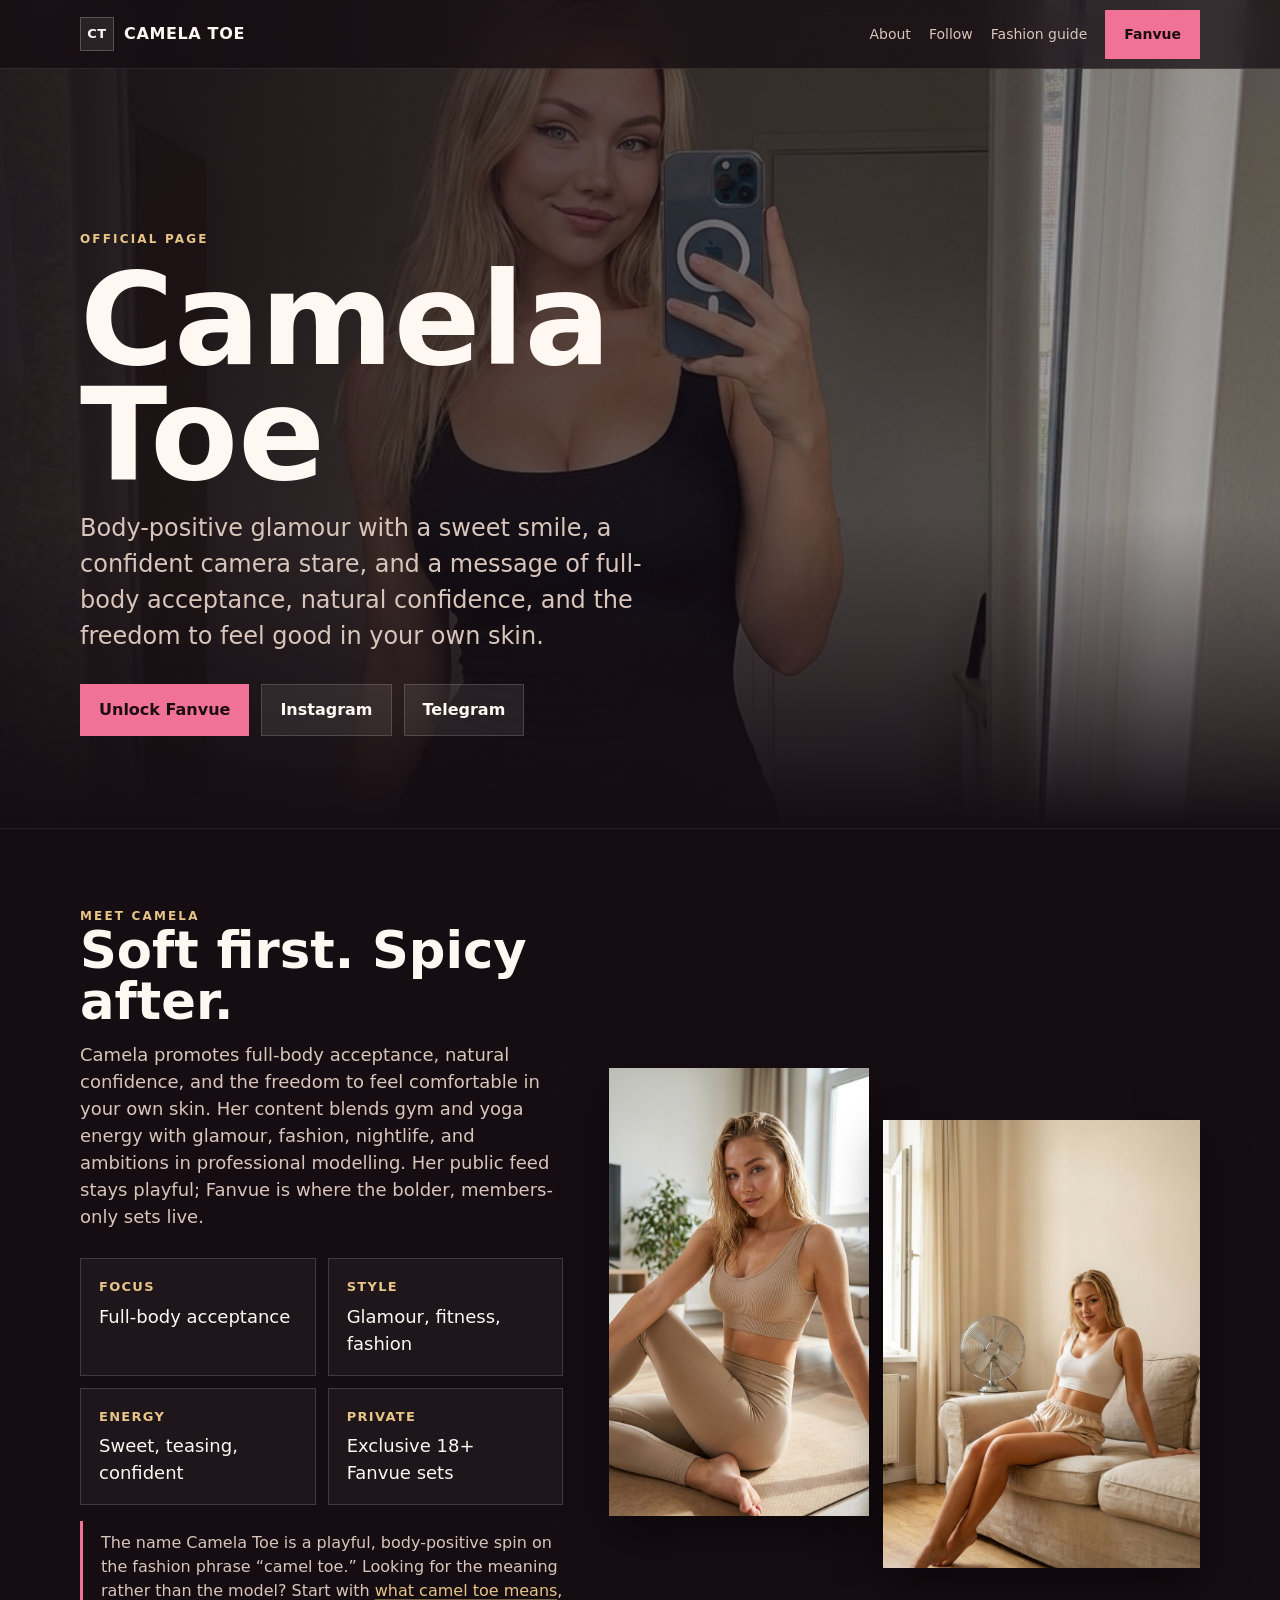
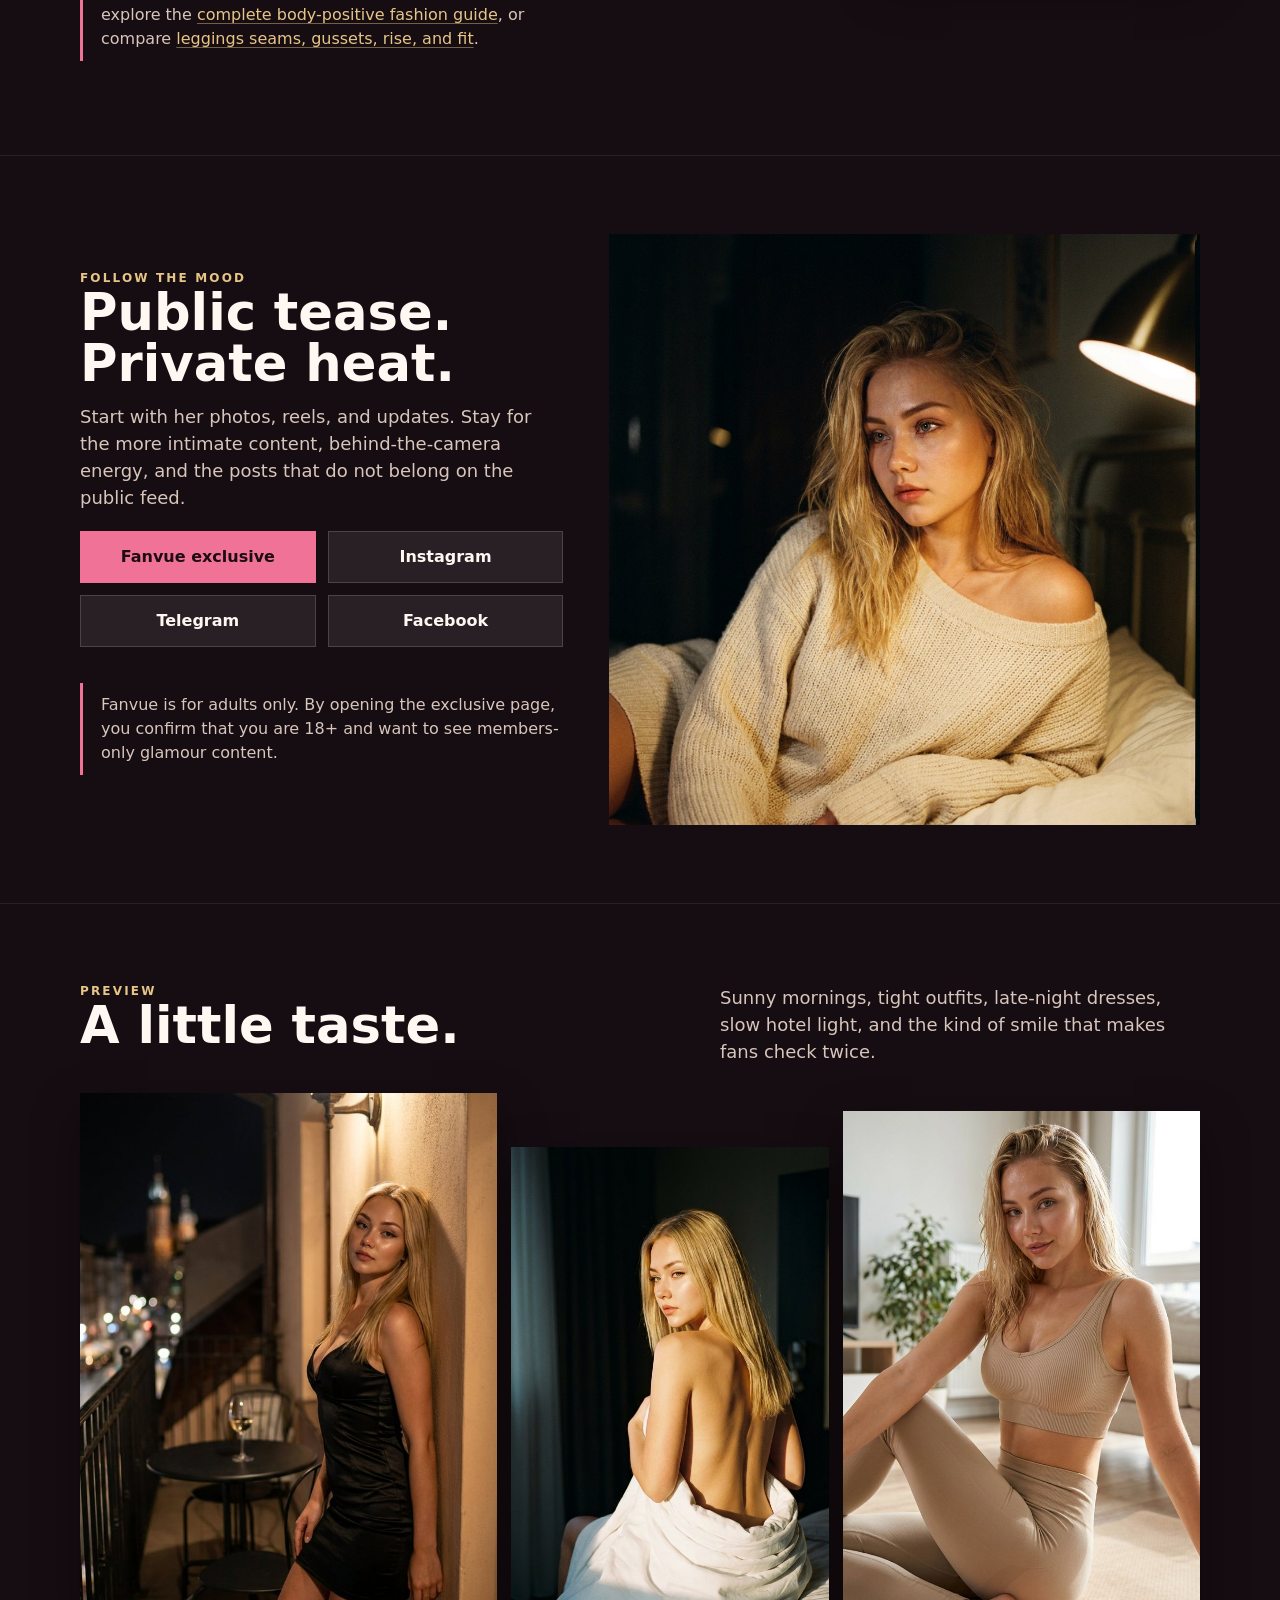
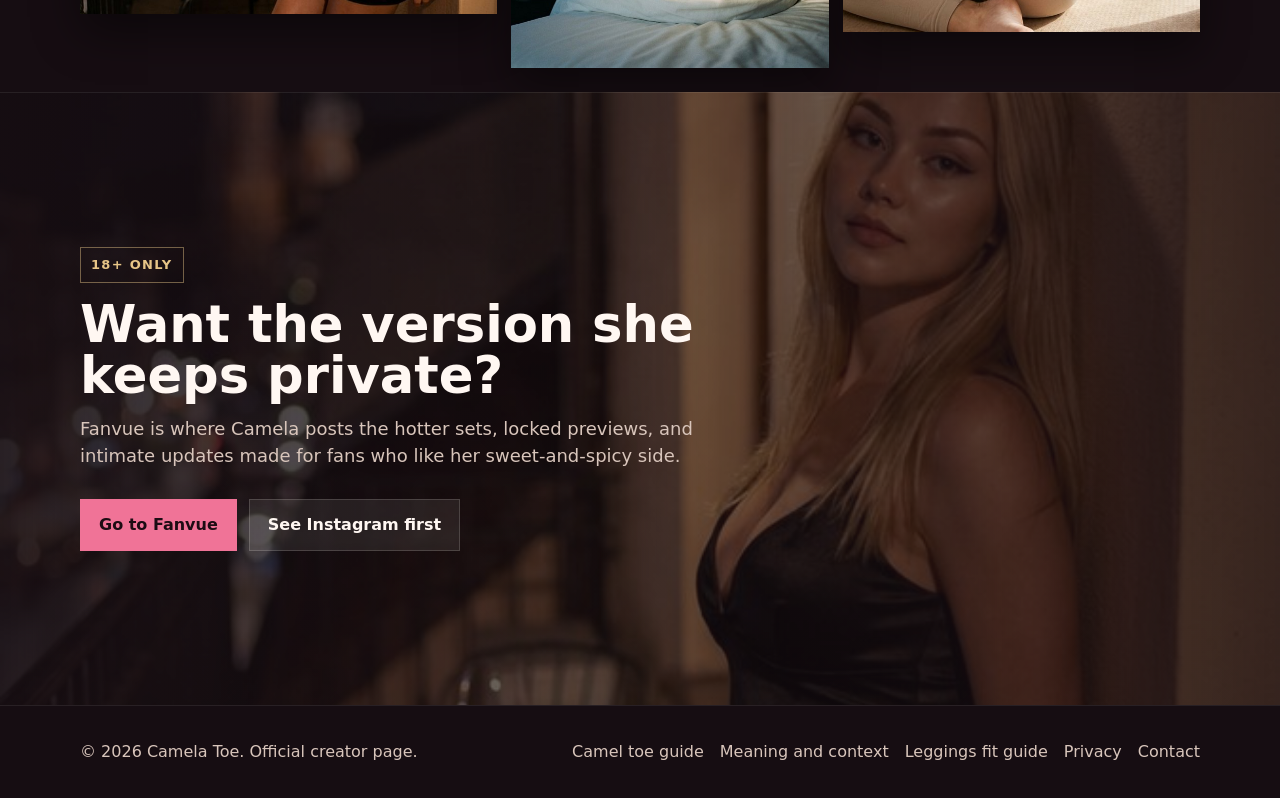
==== site/index.html @ b3c9ec74 "Remove expired Voluptix collaboration" ====
<!doctype html>
<html lang="en">
  <head>
    <meta charset="utf-8">
    <meta name="viewport" content="width=device-width, initial-scale=1">
    <meta name="description" content="Official Camela Toe site for body-positive fashion, creator content, public photos, style guides, Fanvue, Instagram, and Telegram.">
    <meta name="robots" content="index,follow,max-image-preview:large">
    <meta name="theme-color" content="#160d12">
    <meta property="og:title" content="Camela Toe | Body-Positive Fashion and Creator Content">
    <meta property="og:description" content="Meet Camela Toe, explore her public glamour work, body-positive fashion guides, and creator updates.">
    <meta property="og:image" content="https://camelatoe.com/assets/camela-social-card.png">
    <meta property="og:type" content="website">
    <meta property="og:url" content="https://camelatoe.com/">
    <meta property="og:site_name" content="Camela Toe">
    <meta name="twitter:card" content="summary_large_image">
    <meta name="twitter:title" content="Camela Toe | Body-Positive Fashion and Creator Content">
    <meta name="twitter:description" content="Public glamour, creator updates, and body-positive fashion guides from Camela Toe.">
    <meta name="twitter:image" content="https://camelatoe.com/assets/camela-social-card.png">
    <link rel="canonical" href="https://camelatoe.com/">
    <link rel="icon" type="image/svg+xml" href="./assets/favicon.svg">
    <link rel="apple-touch-icon" href="./assets/favicon-180.png">
    <title>Camela Toe | Body-Positive Fashion and Creator Content</title>
    <script type="application/ld+json">
      {
        "@context": "https://schema.org",
        "@graph": [
          {
            "@type": "WebSite",
            "@id": "https://camelatoe.com/#website",
            "url": "https://camelatoe.com/",
            "name": "Camela Toe",
            "alternateName": "Camela Toe Official",
            "inLanguage": "en"
          },
          {
            "@type": "ProfilePage",
            "@id": "https://camelatoe.com/#profile",
            "url": "https://camelatoe.com/",
            "name": "Camela Toe | Body-Positive Fashion and Creator Content",
            "dateCreated": "2026-07-05T15:45:21+02:00",
            "dateModified": "2026-10-03T09:04:00+02:00",
            "isPartOf": {
              "@id": "https://camelatoe.com/#website"
            },
            "mainEntity": {
              "@type": "Organization",
              "@id": "https://camelatoe.com/#camela",
              "name": "Camela Toe",
              "description": "A body-positive creator project promoting full-body acceptance, natural confidence, and personal freedom through glamour, fitness, and fashion content.",
              "image": "https://camelatoe.com/assets/camela-hero.jpg",
              "url": "https://camelatoe.com/",
              "sameAs": [
                "https://www.instagram.com/cemelatoe/",
                "https://www.fanvue.com/camela_toe",
                "https://t.me/camela_toe"
              ]
            }
          }
        ]
      }
    </script>
    <style>
      :root {
        color-scheme: dark;
        --bg: #160d12;
        --ink: #fff7f2;
        --muted: #d8c5bb;
        --line: rgba(255, 247, 242, 0.16);
        --rose: #f07397;
        --wine: #7f2848;
        --gold: #e7c587;
        --shadow: rgba(0, 0, 0, 0.48);
        --max: 1120px;
      }

      * {
        box-sizing: border-box;
      }

      html {
        scroll-behavior: smooth;
      }

      body {
        margin: 0;
        background: var(--bg);
        color: var(--ink);
        font-family: Inter, ui-sans-serif, system-ui, -apple-system, BlinkMacSystemFont, "Segoe UI", sans-serif;
        line-height: 1.5;
      }

      a {
        color: inherit;
        text-decoration: none;
      }

      img {
        display: block;
        max-width: 100%;
        height: auto;
      }

      .nav {
        position: fixed;
        z-index: 20;
        top: 0;
        left: 0;
        right: 0;
        border-bottom: 1px solid rgba(255, 247, 242, 0.1);
        background: rgba(22, 13, 18, 0.74);
        backdrop-filter: blur(18px);
      }

      .nav-inner {
        width: min(var(--max), calc(100% - 32px));
        height: 68px;
        margin: 0 auto;
        display: flex;
        align-items: center;
        justify-content: space-between;
        gap: 18px;
      }

      .brand {
        display: inline-flex;
        align-items: center;
        gap: 10px;
        font-weight: 800;
        letter-spacing: 0.04em;
        text-transform: uppercase;
      }

      .mark {
        width: 34px;
        height: 34px;
        display: grid;
        place-items: center;
        border: 1px solid rgba(255, 247, 242, 0.22);
        background: rgba(255, 247, 242, 0.08);
        font-size: 13px;
      }

      .nav-links {
        display: flex;
        align-items: center;
        gap: 18px;
        color: var(--muted);
        font-size: 14px;
      }

      .nav-links a:hover,
      .footer a:hover {
        color: var(--ink);
      }

      .hero {
        min-height: 92vh;
        position: relative;
        display: grid;
        align-items: end;
        overflow: hidden;
        background-image:
          linear-gradient(90deg, rgba(22, 13, 18, 0.92) 0%, rgba(22, 13, 18, 0.66) 44%, rgba(22, 13, 18, 0.2) 100%),
          linear-gradient(0deg, rgba(22, 13, 18, 1) 0%, rgba(22, 13, 18, 0.1) 38%),
          url("./assets/camela-hero.jpg");
        background-size: cover;
        background-position: center 24%;
      }

      .hero-inner {
        width: min(var(--max), calc(100% - 32px));
        margin: 0 auto;
        padding: 138px 0 92px;
      }

      .eyebrow {
        color: var(--gold);
        text-transform: uppercase;
        letter-spacing: 0.18em;
        font-size: 12px;
        font-weight: 800;
      }

      h1 {
        margin: 14px 0 18px;
        max-width: 760px;
        font-size: clamp(56px, 10vw, 132px);
        line-height: 0.9;
        letter-spacing: 0;
      }

      .hero-copy {
        max-width: 620px;
        margin: 0;
        color: var(--muted);
        font-size: clamp(18px, 2.1vw, 24px);
      }

      .hero-actions,
      .link-grid {
        display: flex;
        flex-wrap: wrap;
        gap: 12px;
      }

      .hero-actions {
        margin-top: 30px;
      }

      .button {
        min-height: 48px;
        display: inline-flex;
        align-items: center;
        justify-content: center;
        gap: 10px;
        padding: 13px 18px;
        border: 1px solid var(--line);
        background: rgba(255, 247, 242, 0.08);
        color: var(--ink);
        font-weight: 760;
      }

      .button.primary {
        border-color: transparent;
        background: var(--rose);
        color: #1d0c13;
      }

      .button:hover {
        transform: translateY(-1px);
      }

      main {
        background: var(--bg);
      }

      section {
        padding: 78px 0;
        border-top: 1px solid rgba(255, 247, 242, 0.08);
      }

      .wrap {
        width: min(var(--max), calc(100% - 32px));
        margin: 0 auto;
      }

      .split {
        display: grid;
        grid-template-columns: minmax(0, 0.9fr) minmax(320px, 1.1fr);
        gap: 46px;
        align-items: center;
      }

      .section-title {
        margin: 0 0 14px;
        font-size: clamp(32px, 4vw, 58px);
        line-height: 1;
        letter-spacing: 0;
      }

      .body-copy {
        margin: 0;
        color: var(--muted);
        font-size: 18px;
      }

      .facts {
        display: grid;
        grid-template-columns: repeat(2, minmax(0, 1fr));
        gap: 12px;
        margin-top: 28px;
      }

      .fact {
        min-height: 96px;
        border: 1px solid var(--line);
        padding: 18px;
        background: rgba(255, 247, 242, 0.04);
      }

      .fact b {
        display: block;
        margin-bottom: 6px;
        color: var(--gold);
        font-size: 13px;
        text-transform: uppercase;
        letter-spacing: 0.1em;
      }

      .fact span {
        color: var(--ink);
        font-size: 18px;
      }

      .portrait-grid {
        display: grid;
        grid-template-columns: 0.82fr 1fr;
        gap: 14px;
      }

      .portrait-grid img,
      .gallery img {
        width: 100%;
        height: 100%;
        object-fit: cover;
        box-shadow: 0 18px 44px var(--shadow);
      }

      .portrait-grid img:first-child {
        aspect-ratio: 3 / 4;
      }

      .portrait-grid img:last-child {
        aspect-ratio: 4 / 5;
        margin-top: 52px;
      }

      .links-panel {
        display: grid;
        gap: 20px;
      }

      .link-grid a {
        flex: 1 1 220px;
      }

      .note {
        border-left: 3px solid var(--rose);
        padding: 10px 0 10px 18px;
        color: var(--muted);
      }

      .inline-link {
        color: var(--gold);
        text-decoration: underline;
        text-decoration-color: rgba(231, 197, 135, 0.45);
        text-underline-offset: 3px;
      }

      .inline-link:hover {
        color: var(--ink);
      }

      .gallery-head {
        display: flex;
        justify-content: space-between;
        gap: 24px;
        align-items: end;
        margin-bottom: 28px;
      }

      .gallery-head p {
        max-width: 480px;
      }

      .gallery {
        display: grid;
        grid-template-columns: 1.05fr 0.8fr 0.9fr;
        gap: 14px;
      }

      .gallery img:nth-child(1) {
        aspect-ratio: 4 / 5;
      }

      .gallery img:nth-child(2) {
        aspect-ratio: 1 / 1.3;
        margin-top: 54px;
      }

      .gallery img:nth-child(3) {
        aspect-ratio: 4 / 5;
        margin-top: 18px;
      }

      .exclusive {
        position: relative;
        min-height: 500px;
        display: grid;
        align-items: center;
        background-image:
          linear-gradient(90deg, rgba(22, 13, 18, 0.92), rgba(22, 13, 18, 0.58), rgba(22, 13, 18, 0.82)),
          url("./assets/camela-balcony.jpg");
        background-size: cover;
        background-position: center 42%;
      }

      .exclusive .wrap {
        padding: 76px 0;
      }

      .exclusive-copy {
        max-width: 640px;
      }

      .age {
        display: inline-flex;
        margin-bottom: 16px;
        padding: 7px 10px;
        border: 1px solid rgba(231, 197, 135, 0.45);
        color: var(--gold);
        font-size: 13px;
        font-weight: 800;
        letter-spacing: 0.1em;
      }

      .footer {
        padding: 34px 0;
        color: var(--muted);
        border-top: 1px solid rgba(255, 247, 242, 0.08);
      }

      .footer .wrap {
        display: flex;
        justify-content: space-between;
        gap: 18px;
        flex-wrap: wrap;
      }

      .footer-links {
        display: flex;
        flex-wrap: wrap;
        gap: 16px;
      }

      @media (max-width: 820px) {
        .nav-inner {
          height: 62px;
        }

        .nav-links a:not(.button) {
          display: none;
        }

        .hero {
          min-height: 88vh;
          background-position: 62% 18%;
        }

        .hero-inner {
          padding: 116px 0 70px;
        }

        .split,
        .gallery {
          grid-template-columns: 1fr;
        }

        .portrait-grid {
          grid-template-columns: 1fr 1fr;
        }

        .portrait-grid img:last-child,
        .gallery img:nth-child(2),
        .gallery img:nth-child(3) {
          margin-top: 0;
        }

        .facts {
          grid-template-columns: 1fr;
        }

        .gallery-head {
          display: block;
        }
      }

      @media (max-width: 540px) {
        section {
          padding: 58px 0;
        }

        .hero-actions .button,
        .link-grid a {
          width: 100%;
        }

        .portrait-grid {
          gap: 10px;
        }
      }
    </style>
  </head>
  <body>
    <header class="nav" aria-label="Main navigation">
      <div class="nav-inner">
        <a class="brand" href="#top" aria-label="Camela Toe home">
          <span class="mark">CT</span>
          <span>Camela Toe</span>
        </a>
        <nav class="nav-links" aria-label="Social links">
          <a href="#about">About</a>
          <a href="#follow">Follow</a>
          <a href="/camel-toe/">Fashion guide</a>
          <a class="button primary" href="https://www.fanvue.com/camela_toe" rel="me noopener">Fanvue</a>
        </nav>
      </div>
    </header>

    <div id="top" class="hero">
      <div class="hero-inner">
        <div class="eyebrow">Official page</div>
        <h1>Camela Toe</h1>
        <p class="hero-copy">
          Body-positive glamour with a sweet smile, a confident camera stare,
          and a message of full-body acceptance, natural confidence, and the
          freedom to feel good in your own skin.
        </p>
        <div class="hero-actions">
          <a class="button primary" href="https://www.fanvue.com/camela_toe" rel="me noopener">Unlock Fanvue</a>
          <a class="button" href="https://www.instagram.com/cemelatoe/" rel="me noopener">Instagram</a>
          <a class="button" href="https://t.me/camela_toe" rel="me noopener">Telegram</a>
        </div>
      </div>
    </div>

    <main>
      <section id="about">
        <div class="wrap split">
          <div>
            <div class="eyebrow">Meet Camela</div>
            <h2 class="section-title">Soft first. Spicy after.</h2>
            <p class="body-copy">
              Camela promotes full-body acceptance, natural confidence, and
              the freedom to feel comfortable in your own skin. Her content
              blends gym and yoga energy with glamour, fashion, nightlife, and
              ambitions in professional modelling. Her public feed stays
              playful; Fanvue is where the bolder, members-only sets live.
            </p>
            <div class="facts" aria-label="Camela facts">
              <div class="fact"><b>Focus</b><span>Full-body acceptance</span></div>
              <div class="fact"><b>Style</b><span>Glamour, fitness, fashion</span></div>
              <div class="fact"><b>Energy</b><span>Sweet, teasing, confident</span></div>
              <div class="fact"><b>Private</b><span>Exclusive 18+ Fanvue sets</span></div>
            </div>
            <p class="note">
              The name Camela Toe is a playful, body-positive spin on the
              fashion phrase “camel toe.” Looking for the meaning rather than
              the model? Start with
              <a class="inline-link" href="/camel-toe/meaning/">what camel toe means</a>,
              explore the <a class="inline-link" href="/camel-toe/">complete body-positive fashion guide</a>,
              or compare <a class="inline-link" href="/camel-toe/leggings/">leggings seams, gussets, rise, and fit</a>.
            </p>
          </div>
          <div class="portrait-grid" aria-label="Camela preview images">
            <img src="./assets/camela-yoga.jpg" alt="Camela posing in a fitted yoga set" width="675" height="1200" loading="lazy" decoding="async">
            <img src="./assets/camela-home.jpg" alt="Camela relaxing in a sunny apartment" width="675" height="1200" loading="lazy" decoding="async">
          </div>
        </div>
      </section>

      <section id="follow">
        <div class="wrap split">
          <div class="links-panel">
            <div>
              <div class="eyebrow">Follow the mood</div>
              <h2 class="section-title">Public tease. Private heat.</h2>
              <p class="body-copy">
                Start with her photos, reels, and updates. Stay for the more
                intimate content, behind-the-camera energy, and the posts that
                do not belong on the public feed.
              </p>
            </div>
            <div class="link-grid" aria-label="Camela social links">
              <a class="button primary" href="https://www.fanvue.com/camela_toe" rel="me noopener">Fanvue exclusive</a>
              <a class="button" href="https://www.instagram.com/cemelatoe/" rel="me noopener">Instagram</a>
              <a class="button" href="https://t.me/camela_toe" rel="me noopener">Telegram</a>
              <a class="button" href="https://www.facebook.com/558918060640371" rel="me noopener">Facebook</a>
            </div>
            <p class="note">
              Fanvue is for adults only. By opening the exclusive page, you
              confirm that you are 18+ and want to see members-only glamour
              content.
            </p>
          </div>
          <img src="./assets/camela-bedroom-knit.jpg" alt="Camela in a soft bedroom glamour portrait" width="1024" height="1024" loading="lazy" decoding="async">
        </div>
      </section>

      <section>
        <div class="wrap">
          <div class="gallery-head">
            <div>
              <div class="eyebrow">Preview</div>
              <h2 class="section-title">A little taste.</h2>
            </div>
            <p class="body-copy">
              Sunny mornings, tight outfits, late-night dresses, slow hotel
              light, and the kind of smile that makes fans check twice.
            </p>
          </div>
          <div class="gallery" aria-label="Camela gallery preview">
            <img src="./assets/camela-balcony.jpg" alt="Camela in a black evening dress on a night balcony" width="675" height="1200" loading="lazy" decoding="async">
            <img src="./assets/camela-bedroom.jpg" alt="Camela wrapped in white sheets in soft hotel light" width="1024" height="1024" loading="lazy" decoding="async">
            <img src="./assets/camela-yoga.jpg" alt="Camela in a soft yoga glamour photo" width="675" height="1200" loading="lazy" decoding="async">
          </div>
        </div>
      </section>

      <section class="exclusive">
        <div class="wrap">
          <div class="exclusive-copy">
            <span class="age">18+ ONLY</span>
            <h2 class="section-title">Want the version she keeps private?</h2>
            <p class="body-copy">
              Fanvue is where Camela posts the hotter sets, locked previews, and
              intimate updates made for fans who like her sweet-and-spicy side.
            </p>
            <div class="hero-actions">
              <a class="button primary" href="https://www.fanvue.com/camela_toe" rel="me noopener">Go to Fanvue</a>
              <a class="button" href="https://www.instagram.com/cemelatoe/" rel="me noopener">See Instagram first</a>
            </div>
          </div>
        </div>
      </section>
    </main>

    <footer class="footer">
      <div class="wrap">
        <span>&copy; 2026 Camela Toe. Official creator page.</span>
        <div class="footer-links">
          <a href="/camel-toe/">Camel toe guide</a>
          <a href="/camel-toe/meaning/">Meaning and context</a>
          <a href="/camel-toe/leggings/">Leggings fit guide</a>
          <a href="/privacy">Privacy</a>
          <a href="mailto:contact@camelatoe.com">Contact</a>
        </div>
      </div>
    </footer>
  </body>
</html>
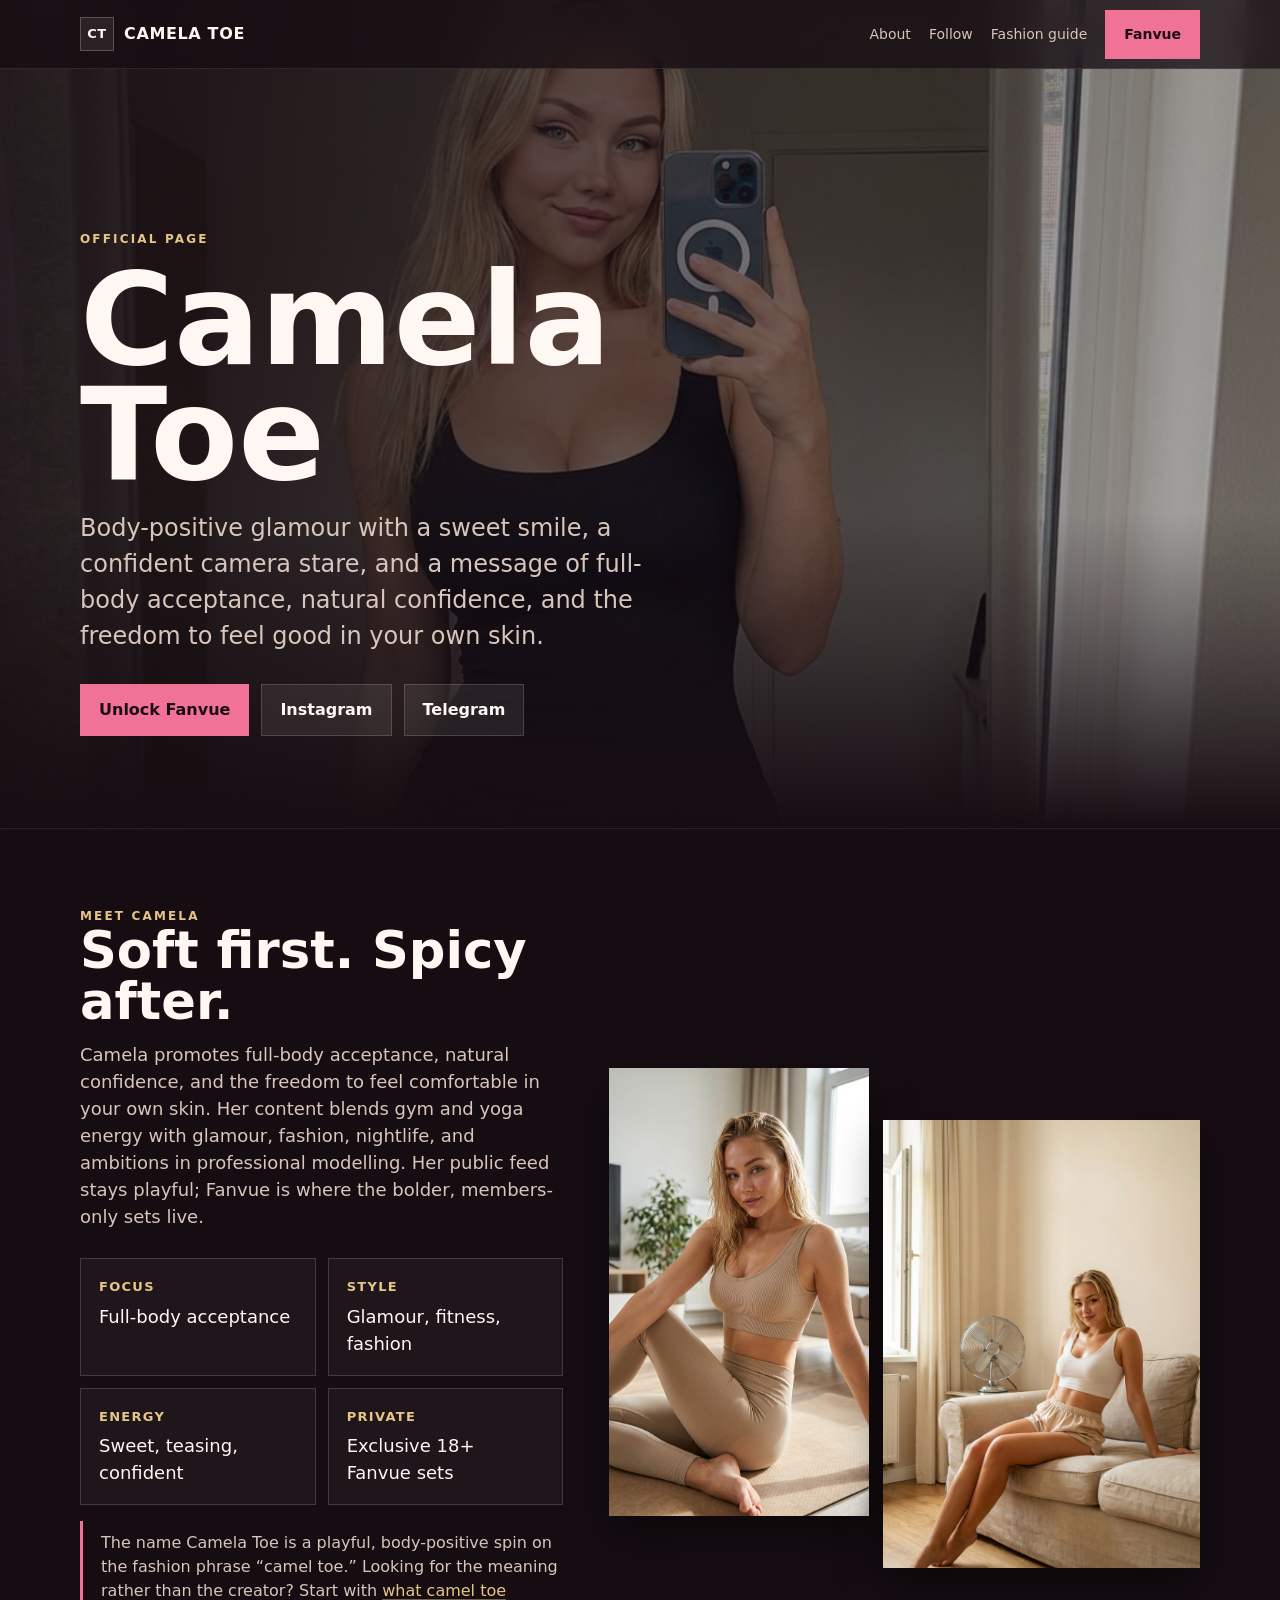
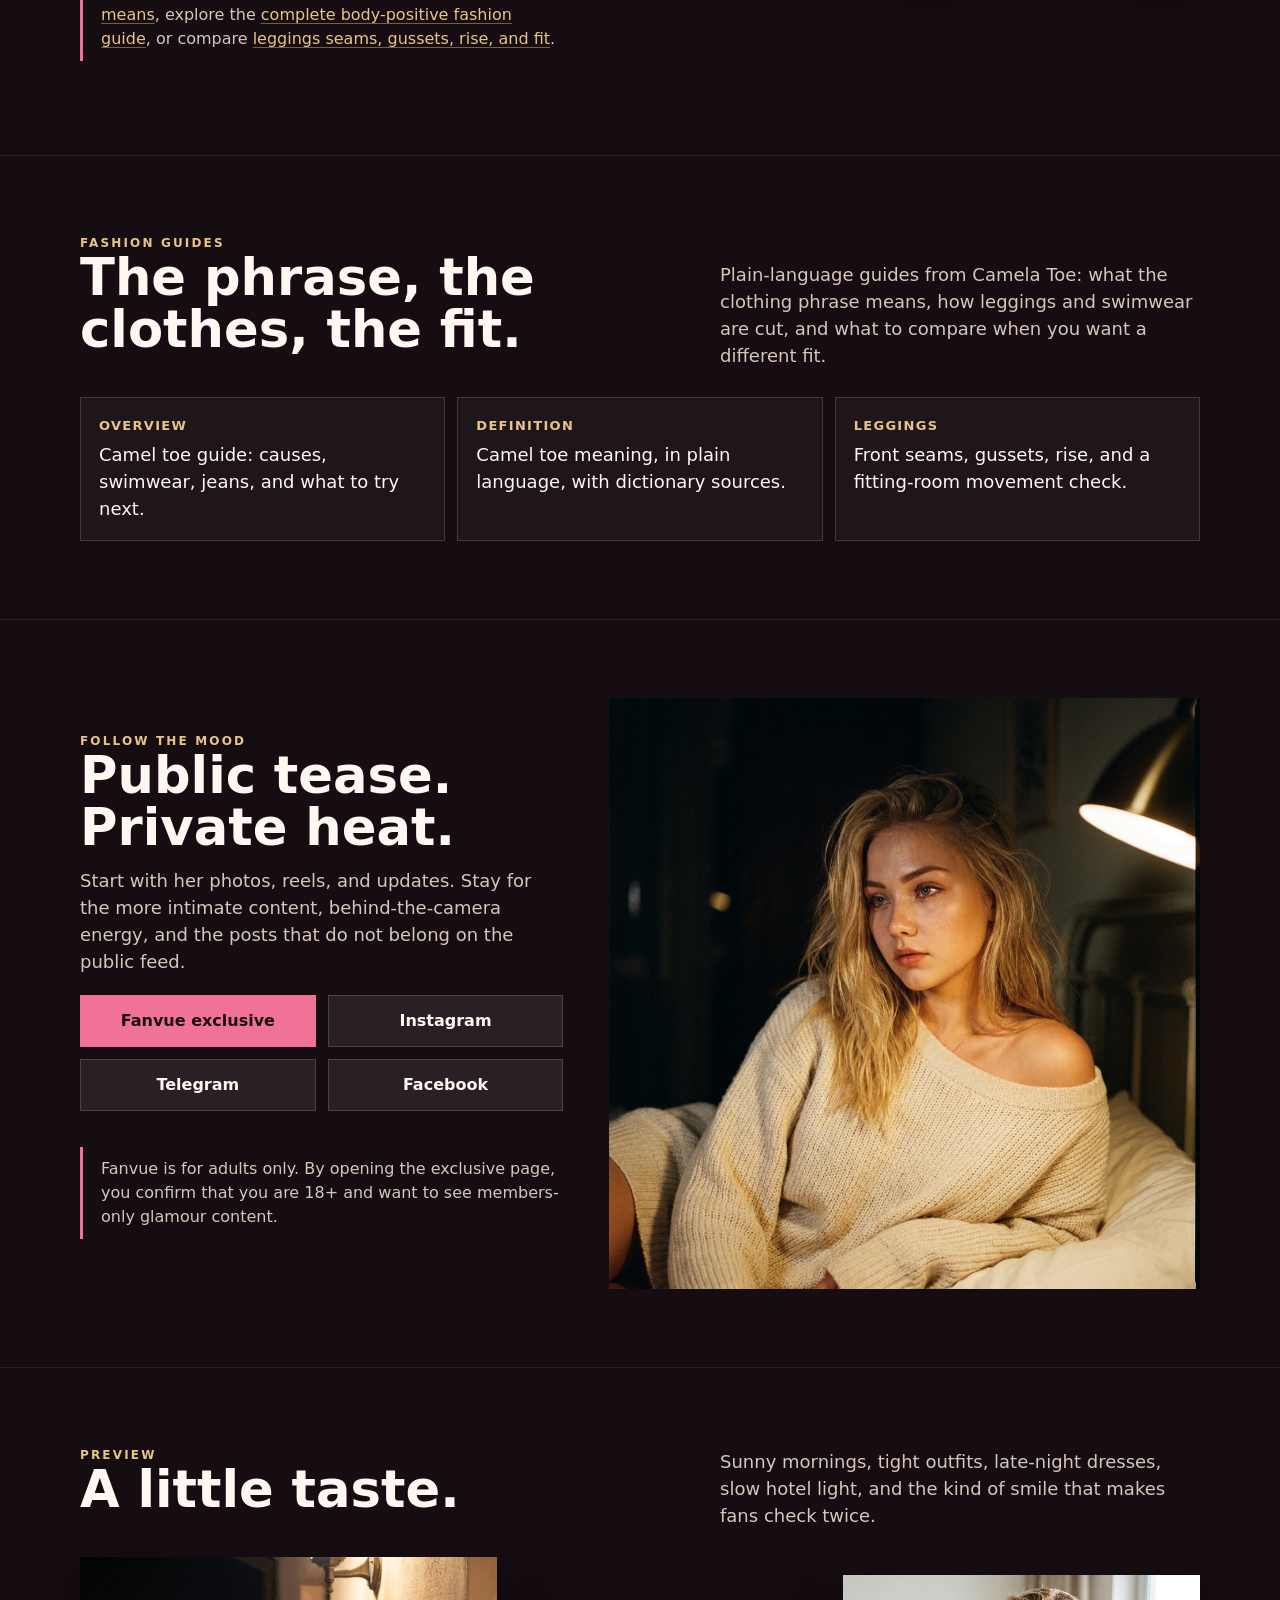
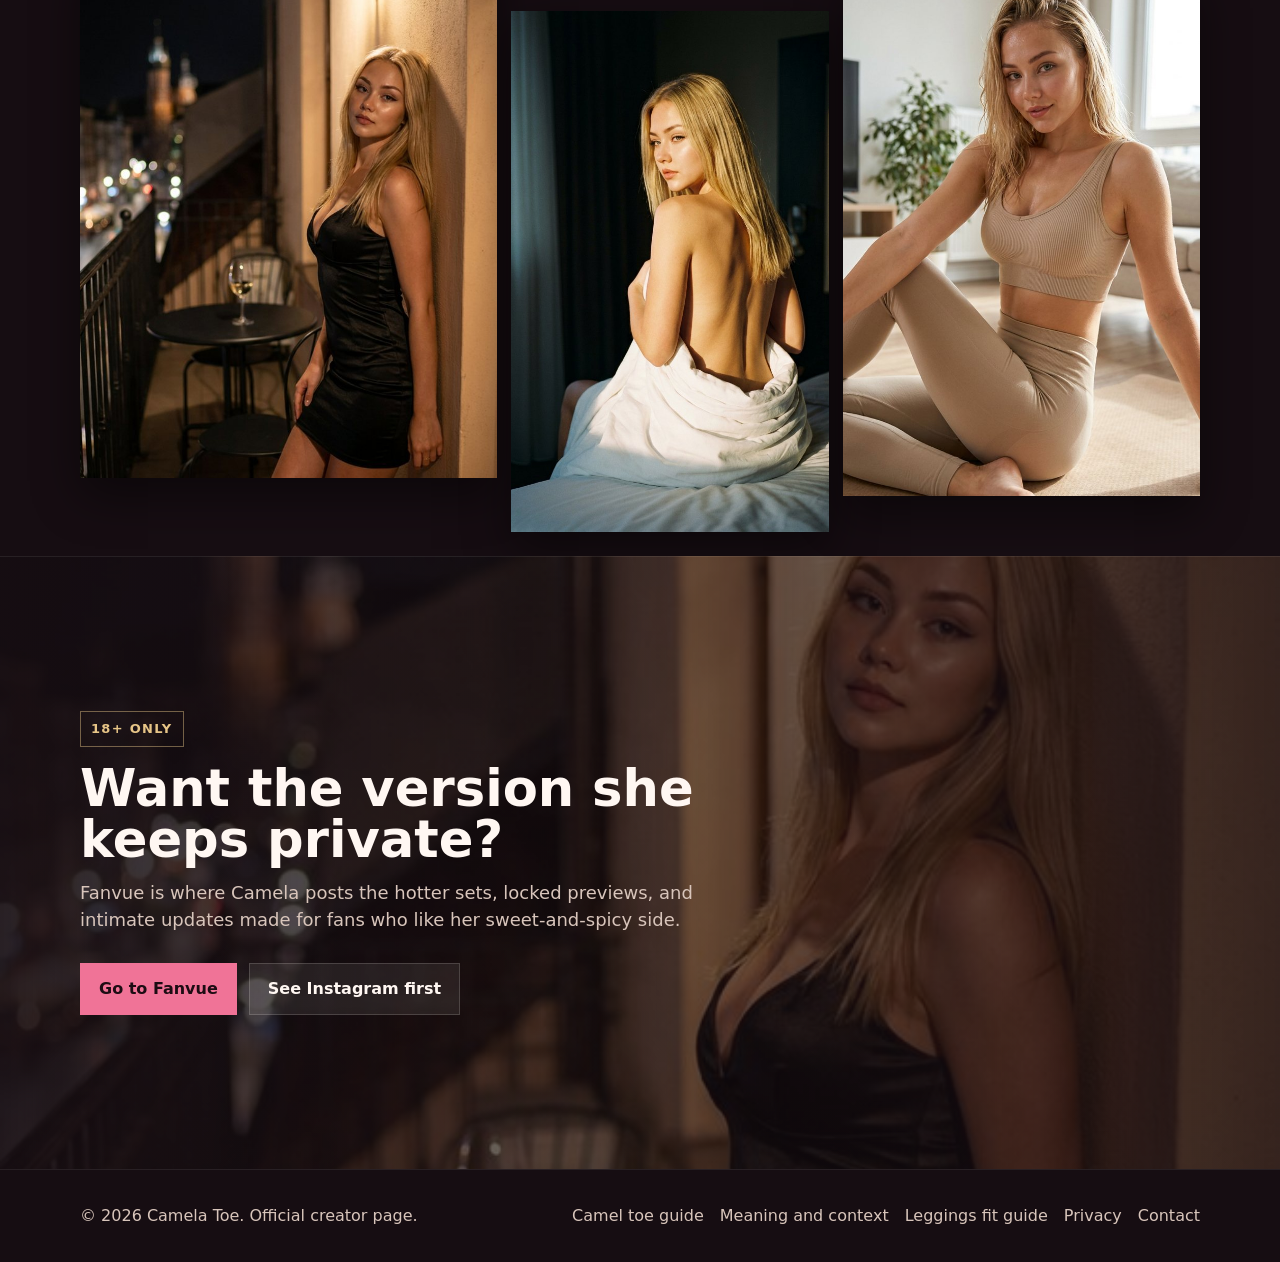
==== commit 171daf1d: "Make the camel toe hub worth indexing and sharpen the meaning snippet. The hub was discovered and ne" ====
--- a/site/index.html
+++ b/site/index.html
@@ -38,7 +38,7 @@
             "url": "https://camelatoe.com/",
             "name": "Camela Toe | Body-Positive Fashion and Creator Content",
             "dateCreated": "2026-07-05T15:45:21+02:00",
-            "dateModified": "2026-10-03T09:04:00+02:00",
+            "dateModified": "2026-11-19T23:45:00+01:00",
             "isPartOf": {
               "@id": "https://camelatoe.com/#website"
             },
@@ -81,6 +81,12 @@
         scroll-behavior: smooth;
       }
 
+      #about,
+      #guides,
+      #follow {
+        scroll-margin-top: 84px;
+      }
+
       body {
         margin: 0;
         background: var(--bg);
@@ -349,6 +355,21 @@
         margin-bottom: 28px;
       }
 
+      .guide-picks {
+        display: grid;
+        grid-template-columns: repeat(3, minmax(0, 1fr));
+        gap: 12px;
+      }
+
+      a.fact {
+        color: inherit;
+        text-decoration: none;
+      }
+
+      a.fact:hover {
+        border-color: rgba(240, 115, 151, 0.7);
+      }
+
       .gallery-head p {
         max-width: 480px;
       }
@@ -456,7 +477,8 @@
           margin-top: 0;
         }
 
-        .facts {
+        .facts,
+        .guide-picks {
           grid-template-columns: 1fr;
         }
 
@@ -536,7 +558,7 @@
             <p class="note">
               The name Camela Toe is a playful, body-positive spin on the
               fashion phrase “camel toe.” Looking for the meaning rather than
-              the model? Start with
+              the creator? Start with
               <a class="inline-link" href="/camel-toe/meaning/">what camel toe means</a>,
               explore the <a class="inline-link" href="/camel-toe/">complete body-positive fashion guide</a>,
               or compare <a class="inline-link" href="/camel-toe/leggings/">leggings seams, gussets, rise, and fit</a>.
@@ -545,6 +567,36 @@
           <div class="portrait-grid" aria-label="Camela preview images">
             <img src="./assets/camela-yoga.jpg" alt="Camela posing in a fitted yoga set" width="675" height="1200" loading="lazy" decoding="async">
             <img src="./assets/camela-home.jpg" alt="Camela relaxing in a sunny apartment" width="675" height="1200" loading="lazy" decoding="async">
+          </div>
+        </div>
+      </section>
+
+      <section id="guides">
+        <div class="wrap">
+          <div class="gallery-head">
+            <div>
+              <div class="eyebrow">Fashion guides</div>
+              <h2 class="section-title">The phrase, the clothes, the fit.</h2>
+            </div>
+            <p class="body-copy">
+              Plain-language guides from Camela Toe: what the clothing phrase
+              means, how leggings and swimwear are cut, and what to compare
+              when you want a different fit.
+            </p>
+          </div>
+          <div class="guide-picks">
+            <a class="fact" href="/camel-toe/">
+              <b>Overview</b>
+              <span>Camel toe guide: causes, swimwear, jeans, and what to try next.</span>
+            </a>
+            <a class="fact" href="/camel-toe/meaning/">
+              <b>Definition</b>
+              <span>Camel toe meaning, in plain language, with dictionary sources.</span>
+            </a>
+            <a class="fact" href="/camel-toe/leggings/">
+              <b>Leggings</b>
+              <span>Front seams, gussets, rise, and a fitting-room movement check.</span>
+            </a>
           </div>
         </div>
       </section>
@@ -565,7 +617,7 @@
               <a class="button primary" href="https://www.fanvue.com/camela_toe" rel="me noopener">Fanvue exclusive</a>
               <a class="button" href="https://www.instagram.com/cemelatoe/" rel="me noopener">Instagram</a>
               <a class="button" href="https://t.me/camela_toe" rel="me noopener">Telegram</a>
-              <a class="button" href="https://www.facebook.com/558918060640371" rel="me noopener">Facebook</a>
+              <a class="button" href="https://www.facebook.com/profile.php?id=61573702779275" rel="me noopener">Facebook</a>
             </div>
             <p class="note">
               Fanvue is for adults only. By opening the exclusive page, you
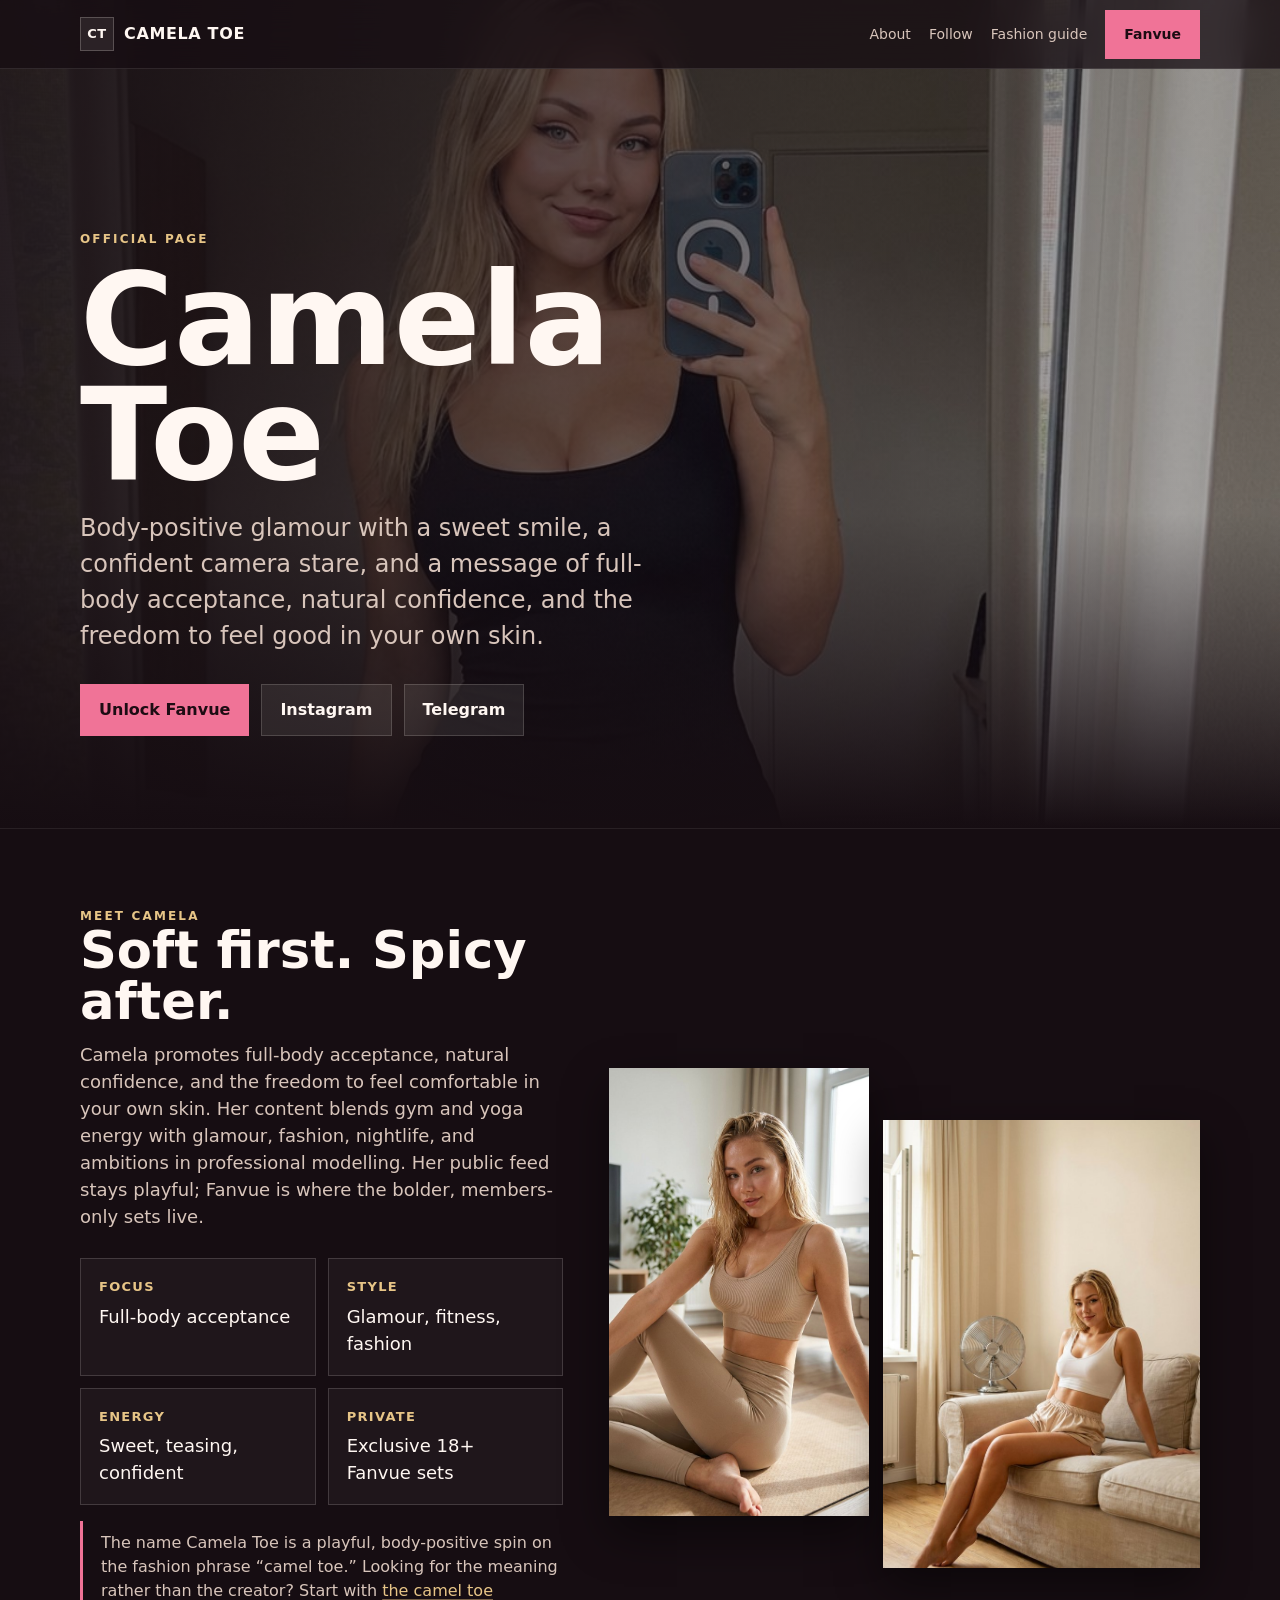
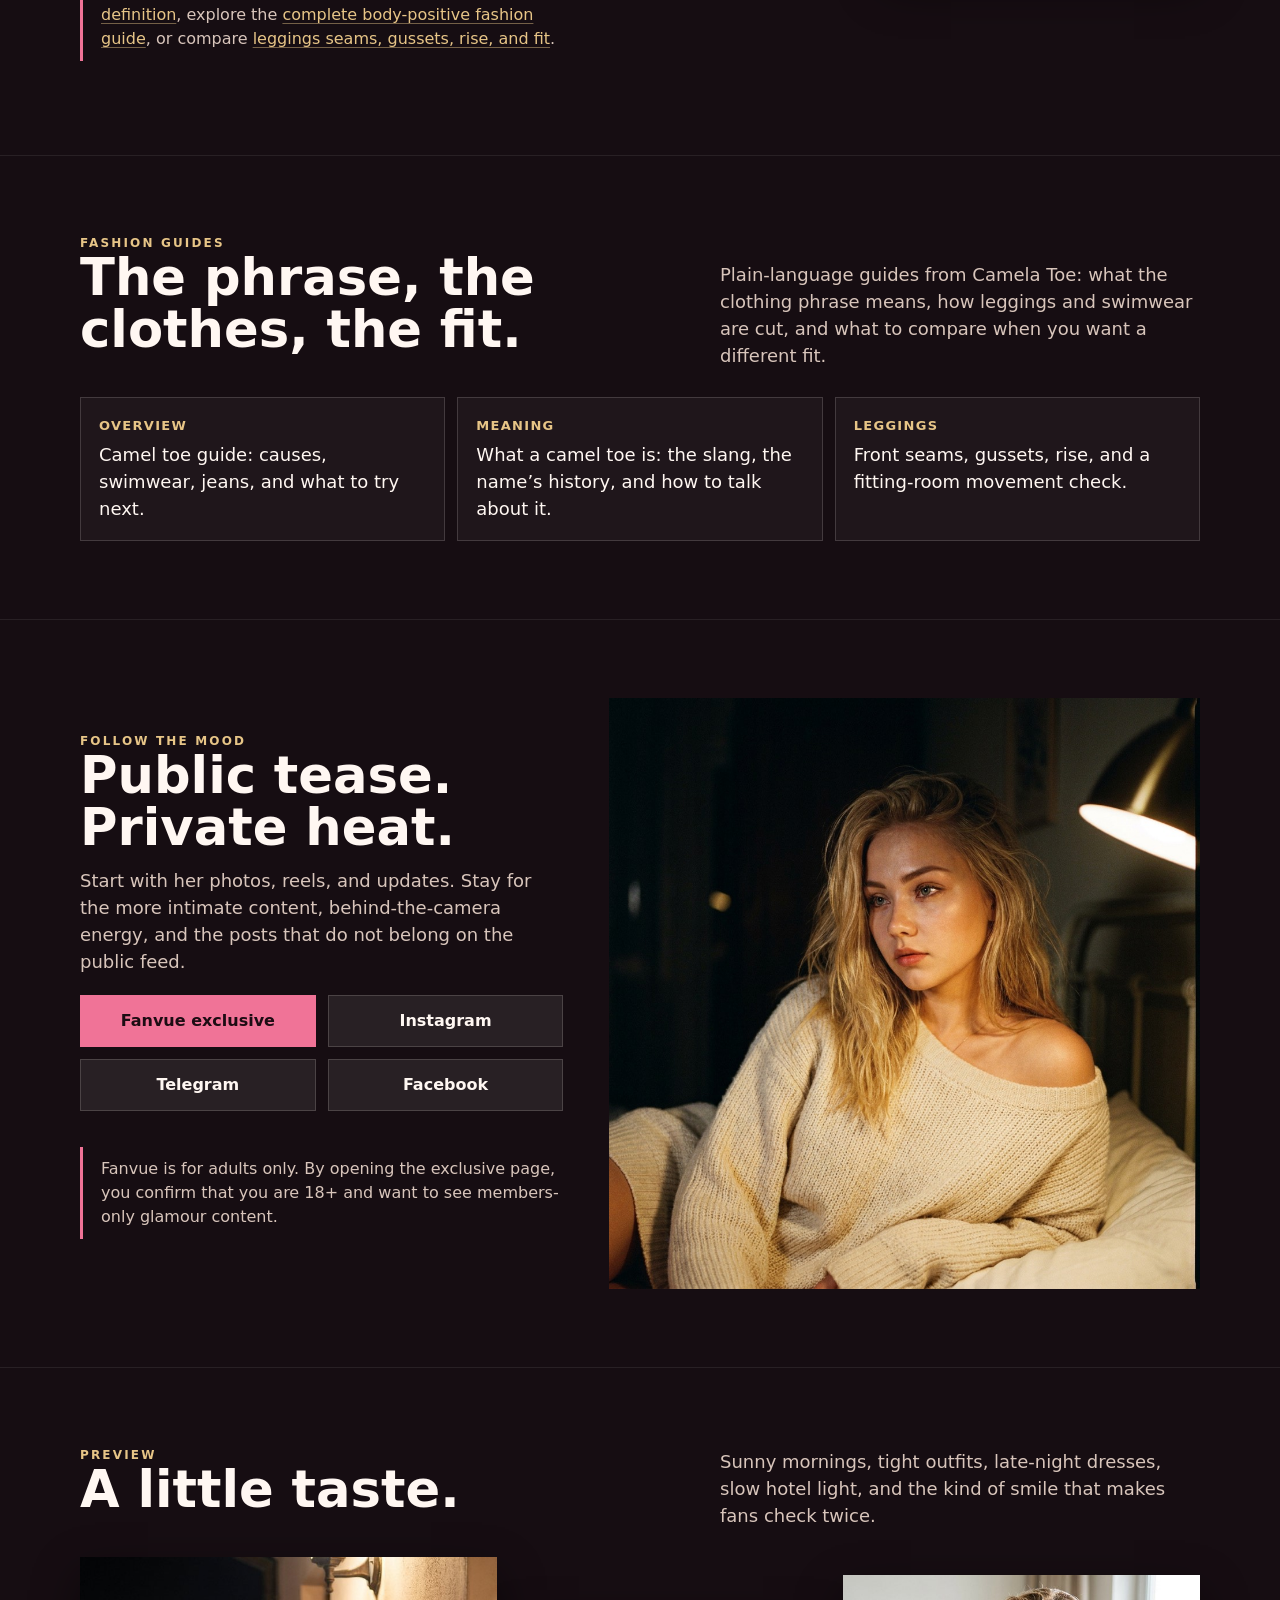
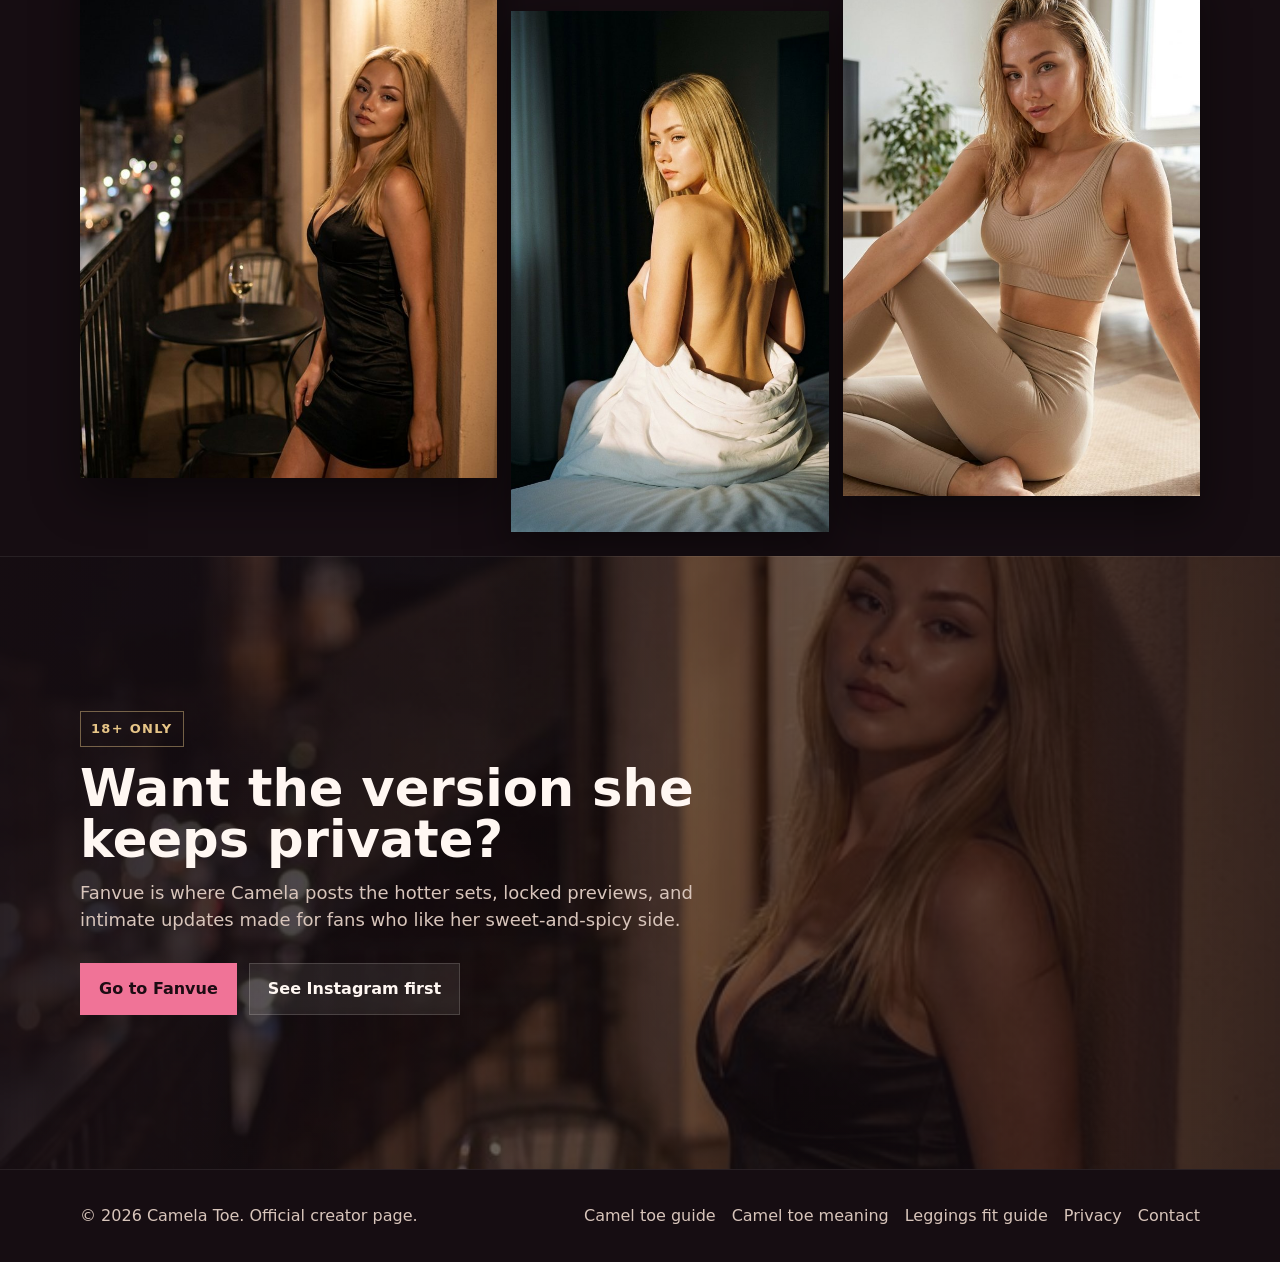
==== commit 64246e10: "Expand the camel toe meaning page for definition queries. Search Console for October 23–November 19 " ====
--- a/site/index.html
+++ b/site/index.html
@@ -3,7 +3,7 @@
   <head>
     <meta charset="utf-8">
     <meta name="viewport" content="width=device-width, initial-scale=1">
-    <meta name="description" content="Official Camela Toe site for body-positive fashion, creator content, public photos, style guides, Fanvue, Instagram, and Telegram.">
+    <meta name="description" content="Meet Camela Toe on her official site: body-positive fashion, playful glamour, fitness, and the freedom to feel comfortable in your own skin.">
     <meta name="robots" content="index,follow,max-image-preview:large">
     <meta name="theme-color" content="#160d12">
     <meta property="og:title" content="Camela Toe | Body-Positive Fashion and Creator Content">
@@ -38,7 +38,7 @@
             "url": "https://camelatoe.com/",
             "name": "Camela Toe | Body-Positive Fashion and Creator Content",
             "dateCreated": "2026-07-05T15:45:21+02:00",
-            "dateModified": "2026-11-19T23:45:00+01:00",
+            "dateModified": "2026-11-21T09:00:00+01:00",
             "isPartOf": {
               "@id": "https://camelatoe.com/#website"
             },
@@ -559,7 +559,7 @@
               The name Camela Toe is a playful, body-positive spin on the
               fashion phrase “camel toe.” Looking for the meaning rather than
               the creator? Start with
-              <a class="inline-link" href="/camel-toe/meaning/">what camel toe means</a>,
+              <a class="inline-link" href="/camel-toe/meaning/">the camel toe definition</a>,
               explore the <a class="inline-link" href="/camel-toe/">complete body-positive fashion guide</a>,
               or compare <a class="inline-link" href="/camel-toe/leggings/">leggings seams, gussets, rise, and fit</a>.
             </p>
@@ -590,8 +590,8 @@
               <span>Camel toe guide: causes, swimwear, jeans, and what to try next.</span>
             </a>
             <a class="fact" href="/camel-toe/meaning/">
-              <b>Definition</b>
-              <span>Camel toe meaning, in plain language, with dictionary sources.</span>
+              <b>Meaning</b>
+              <span>What a camel toe is: the slang, the name’s history, and how to talk about it.</span>
             </a>
             <a class="fact" href="/camel-toe/leggings/">
               <b>Leggings</b>
@@ -617,7 +617,7 @@
               <a class="button primary" href="https://www.fanvue.com/camela_toe" rel="me noopener">Fanvue exclusive</a>
               <a class="button" href="https://www.instagram.com/cemelatoe/" rel="me noopener">Instagram</a>
               <a class="button" href="https://t.me/camela_toe" rel="me noopener">Telegram</a>
-              <a class="button" href="https://www.facebook.com/profile.php?id=61573702779275" rel="me noopener">Facebook</a>
+              <a class="button" href="https://www.facebook.com/558918060640371" rel="me noopener">Facebook</a>
             </div>
             <p class="note">
               Fanvue is for adults only. By opening the exclusive page, you
@@ -672,7 +672,7 @@
         <span>&copy; 2026 Camela Toe. Official creator page.</span>
         <div class="footer-links">
           <a href="/camel-toe/">Camel toe guide</a>
-          <a href="/camel-toe/meaning/">Meaning and context</a>
+          <a href="/camel-toe/meaning/">Camel toe meaning</a>
           <a href="/camel-toe/leggings/">Leggings fit guide</a>
           <a href="/privacy">Privacy</a>
           <a href="mailto:contact@camelatoe.com">Contact</a>
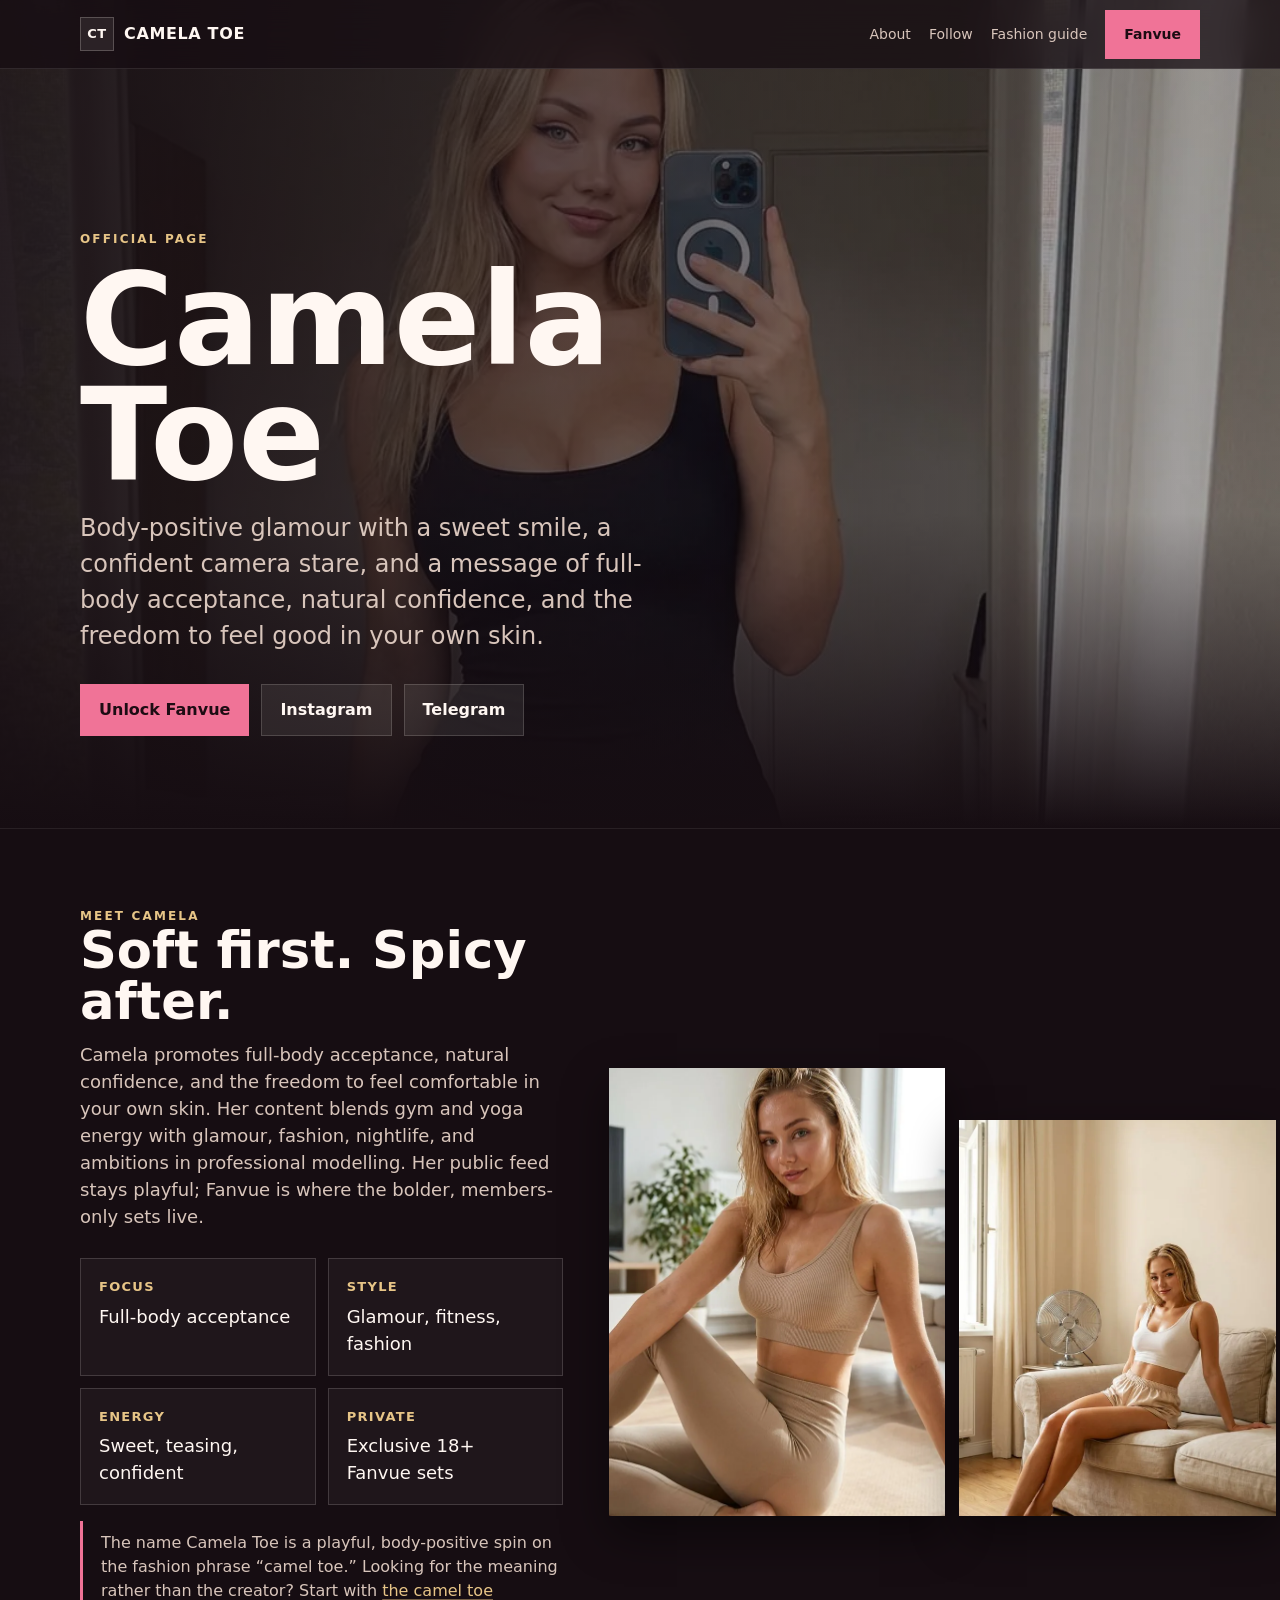
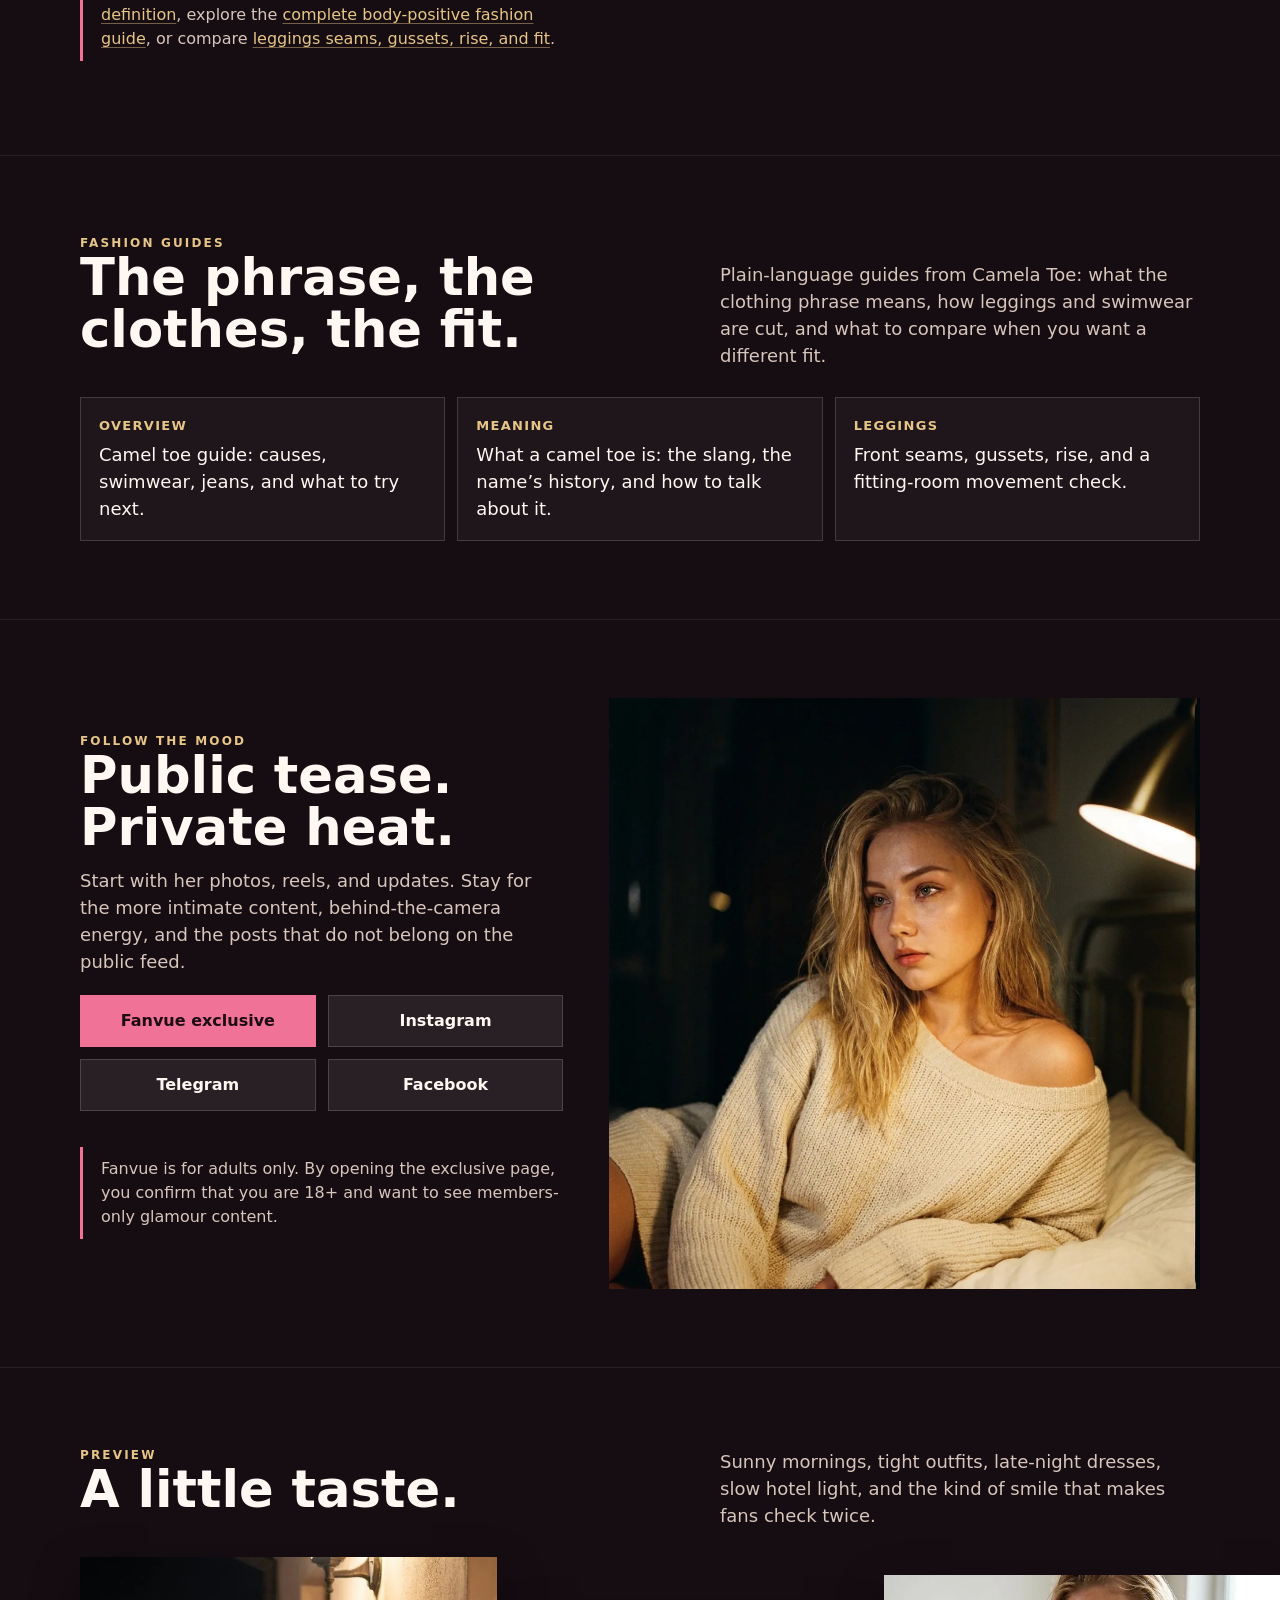
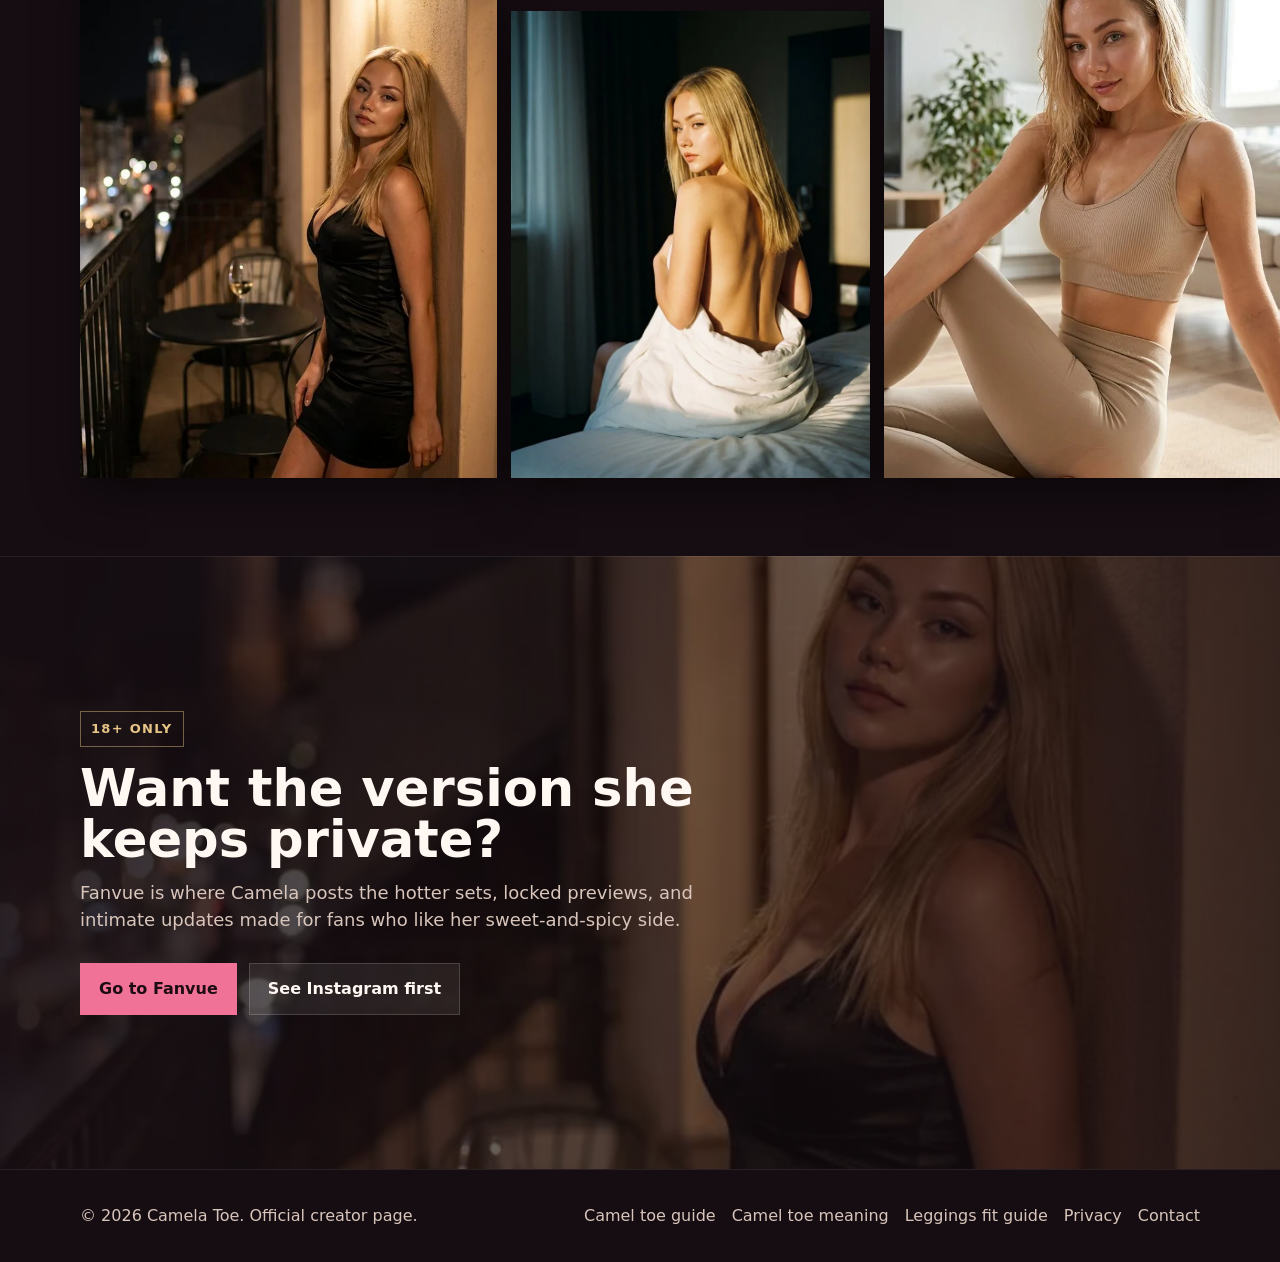
==== commit e7da07b6: "Compress homepage images and mark Camela as a Person. Serve WebP beside the existing homepage JPEGs," ====
--- a/site/index.html
+++ b/site/index.html
@@ -9,6 +9,8 @@
     <meta property="og:title" content="Camela Toe | Body-Positive Fashion and Creator Content">
     <meta property="og:description" content="Meet Camela Toe, explore her public glamour work, body-positive fashion guides, and creator updates.">
     <meta property="og:image" content="https://camelatoe.com/assets/camela-social-card.png">
+    <meta property="og:image:width" content="1200">
+    <meta property="og:image:height" content="630">
     <meta property="og:type" content="website">
     <meta property="og:url" content="https://camelatoe.com/">
     <meta property="og:site_name" content="Camela Toe">
@@ -16,6 +18,9 @@
     <meta name="twitter:title" content="Camela Toe | Body-Positive Fashion and Creator Content">
     <meta name="twitter:description" content="Public glamour, creator updates, and body-positive fashion guides from Camela Toe.">
     <meta name="twitter:image" content="https://camelatoe.com/assets/camela-social-card.png">
+    <meta name="twitter:image:width" content="1200">
+    <meta name="twitter:image:height" content="630">
+    <link rel="preload" as="image" href="./assets/camela-hero.webp" type="image/webp" fetchpriority="high">
     <link rel="canonical" href="https://camelatoe.com/">
     <link rel="icon" type="image/svg+xml" href="./assets/favicon.svg">
     <link rel="apple-touch-icon" href="./assets/favicon-180.png">
@@ -38,12 +43,12 @@
             "url": "https://camelatoe.com/",
             "name": "Camela Toe | Body-Positive Fashion and Creator Content",
             "dateCreated": "2026-07-05T15:45:21+02:00",
-            "dateModified": "2026-11-21T09:00:00+01:00",
+            "dateModified": "2026-11-26T22:00:00+01:00",
             "isPartOf": {
               "@id": "https://camelatoe.com/#website"
             },
             "mainEntity": {
-              "@type": "Organization",
+              "@type": "Person",
               "@id": "https://camelatoe.com/#camela",
               "name": "Camela Toe",
               "description": "A body-positive creator project promoting full-body acceptance, natural confidence, and personal freedom through glamour, fitness, and fashion content.",
@@ -51,6 +56,7 @@
               "url": "https://camelatoe.com/",
               "sameAs": [
                 "https://www.instagram.com/cemelatoe/",
+                "https://www.facebook.com/558918060640371",
                 "https://www.fanvue.com/camela_toe",
                 "https://t.me/camela_toe"
               ]
@@ -106,6 +112,14 @@
         height: auto;
       }
 
+      picture {
+        display: block;
+      }
+
+      picture img {
+        width: 100%;
+      }
+
       .nav {
         position: fixed;
         z-index: 20;
@@ -169,6 +183,14 @@
           linear-gradient(90deg, rgba(22, 13, 18, 0.92) 0%, rgba(22, 13, 18, 0.66) 44%, rgba(22, 13, 18, 0.2) 100%),
           linear-gradient(0deg, rgba(22, 13, 18, 1) 0%, rgba(22, 13, 18, 0.1) 38%),
           url("./assets/camela-hero.jpg");
+        /* JPEG stays in effect when a browser drops image-set(). */
+        background-image:
+          linear-gradient(90deg, rgba(22, 13, 18, 0.92) 0%, rgba(22, 13, 18, 0.66) 44%, rgba(22, 13, 18, 0.2) 100%),
+          linear-gradient(0deg, rgba(22, 13, 18, 1) 0%, rgba(22, 13, 18, 0.1) 38%),
+          image-set(
+            url("./assets/camela-hero.webp") type("image/webp"),
+            url("./assets/camela-hero.jpg") type("image/jpeg")
+          );
         background-size: cover;
         background-position: center 24%;
       }
@@ -312,11 +334,11 @@
         box-shadow: 0 18px 44px var(--shadow);
       }
 
-      .portrait-grid img:first-child {
+      .portrait-grid picture:first-child {
         aspect-ratio: 3 / 4;
       }
 
-      .portrait-grid img:last-child {
+      .portrait-grid picture:last-child {
         aspect-ratio: 4 / 5;
         margin-top: 52px;
       }
@@ -380,16 +402,16 @@
         gap: 14px;
       }
 
-      .gallery img:nth-child(1) {
+      .gallery picture:nth-child(1) {
         aspect-ratio: 4 / 5;
       }
 
-      .gallery img:nth-child(2) {
+      .gallery picture:nth-child(2) {
         aspect-ratio: 1 / 1.3;
         margin-top: 54px;
       }
 
-      .gallery img:nth-child(3) {
+      .gallery picture:nth-child(3) {
         aspect-ratio: 4 / 5;
         margin-top: 18px;
       }
@@ -402,6 +424,13 @@
         background-image:
           linear-gradient(90deg, rgba(22, 13, 18, 0.92), rgba(22, 13, 18, 0.58), rgba(22, 13, 18, 0.82)),
           url("./assets/camela-balcony.jpg");
+        /* JPEG stays in effect when a browser drops image-set(). */
+        background-image:
+          linear-gradient(90deg, rgba(22, 13, 18, 0.92), rgba(22, 13, 18, 0.58), rgba(22, 13, 18, 0.82)),
+          image-set(
+            url("./assets/camela-balcony.webp") type("image/webp"),
+            url("./assets/camela-balcony.jpg") type("image/jpeg")
+          );
         background-size: cover;
         background-position: center 42%;
       }
@@ -471,9 +500,9 @@
           grid-template-columns: 1fr 1fr;
         }
 
-        .portrait-grid img:last-child,
-        .gallery img:nth-child(2),
-        .gallery img:nth-child(3) {
+        .portrait-grid picture:last-child,
+        .gallery picture:nth-child(2),
+        .gallery picture:nth-child(3) {
           margin-top: 0;
         }
 
@@ -565,8 +594,14 @@
             </p>
           </div>
           <div class="portrait-grid" aria-label="Camela preview images">
-            <img src="./assets/camela-yoga.jpg" alt="Camela posing in a fitted yoga set" width="675" height="1200" loading="lazy" decoding="async">
-            <img src="./assets/camela-home.jpg" alt="Camela relaxing in a sunny apartment" width="675" height="1200" loading="lazy" decoding="async">
+            <picture>
+              <source srcset="./assets/camela-yoga.webp" type="image/webp">
+              <img src="./assets/camela-yoga.jpg" alt="Camela posing in a fitted yoga set" width="675" height="1200" loading="lazy" decoding="async">
+            </picture>
+            <picture>
+              <source srcset="./assets/camela-home.webp" type="image/webp">
+              <img src="./assets/camela-home.jpg" alt="Camela relaxing in a sunny apartment" width="675" height="1200" loading="lazy" decoding="async">
+            </picture>
           </div>
         </div>
       </section>
@@ -625,7 +660,10 @@
               content.
             </p>
           </div>
-          <img src="./assets/camela-bedroom-knit.jpg" alt="Camela in a soft bedroom glamour portrait" width="1024" height="1024" loading="lazy" decoding="async">
+          <picture>
+            <source srcset="./assets/camela-bedroom-knit.webp" type="image/webp">
+            <img src="./assets/camela-bedroom-knit.jpg" alt="Camela in a soft bedroom glamour portrait" width="1024" height="1024" loading="lazy" decoding="async">
+          </picture>
         </div>
       </section>
 
@@ -642,9 +680,18 @@
             </p>
           </div>
           <div class="gallery" aria-label="Camela gallery preview">
-            <img src="./assets/camela-balcony.jpg" alt="Camela in a black evening dress on a night balcony" width="675" height="1200" loading="lazy" decoding="async">
-            <img src="./assets/camela-bedroom.jpg" alt="Camela wrapped in white sheets in soft hotel light" width="1024" height="1024" loading="lazy" decoding="async">
-            <img src="./assets/camela-yoga.jpg" alt="Camela in a soft yoga glamour photo" width="675" height="1200" loading="lazy" decoding="async">
+            <picture>
+              <source srcset="./assets/camela-balcony.webp" type="image/webp">
+              <img src="./assets/camela-balcony.jpg" alt="Camela in a black evening dress on a night balcony" width="675" height="1200" loading="lazy" decoding="async">
+            </picture>
+            <picture>
+              <source srcset="./assets/camela-bedroom.webp" type="image/webp">
+              <img src="./assets/camela-bedroom.jpg" alt="Camela wrapped in white sheets in soft hotel light" width="1024" height="1024" loading="lazy" decoding="async">
+            </picture>
+            <picture>
+              <source srcset="./assets/camela-yoga.webp" type="image/webp">
+              <img src="./assets/camela-yoga.jpg" alt="Camela in a soft yoga glamour photo" width="675" height="1200" loading="lazy" decoding="async">
+            </picture>
           </div>
         </div>
       </section>
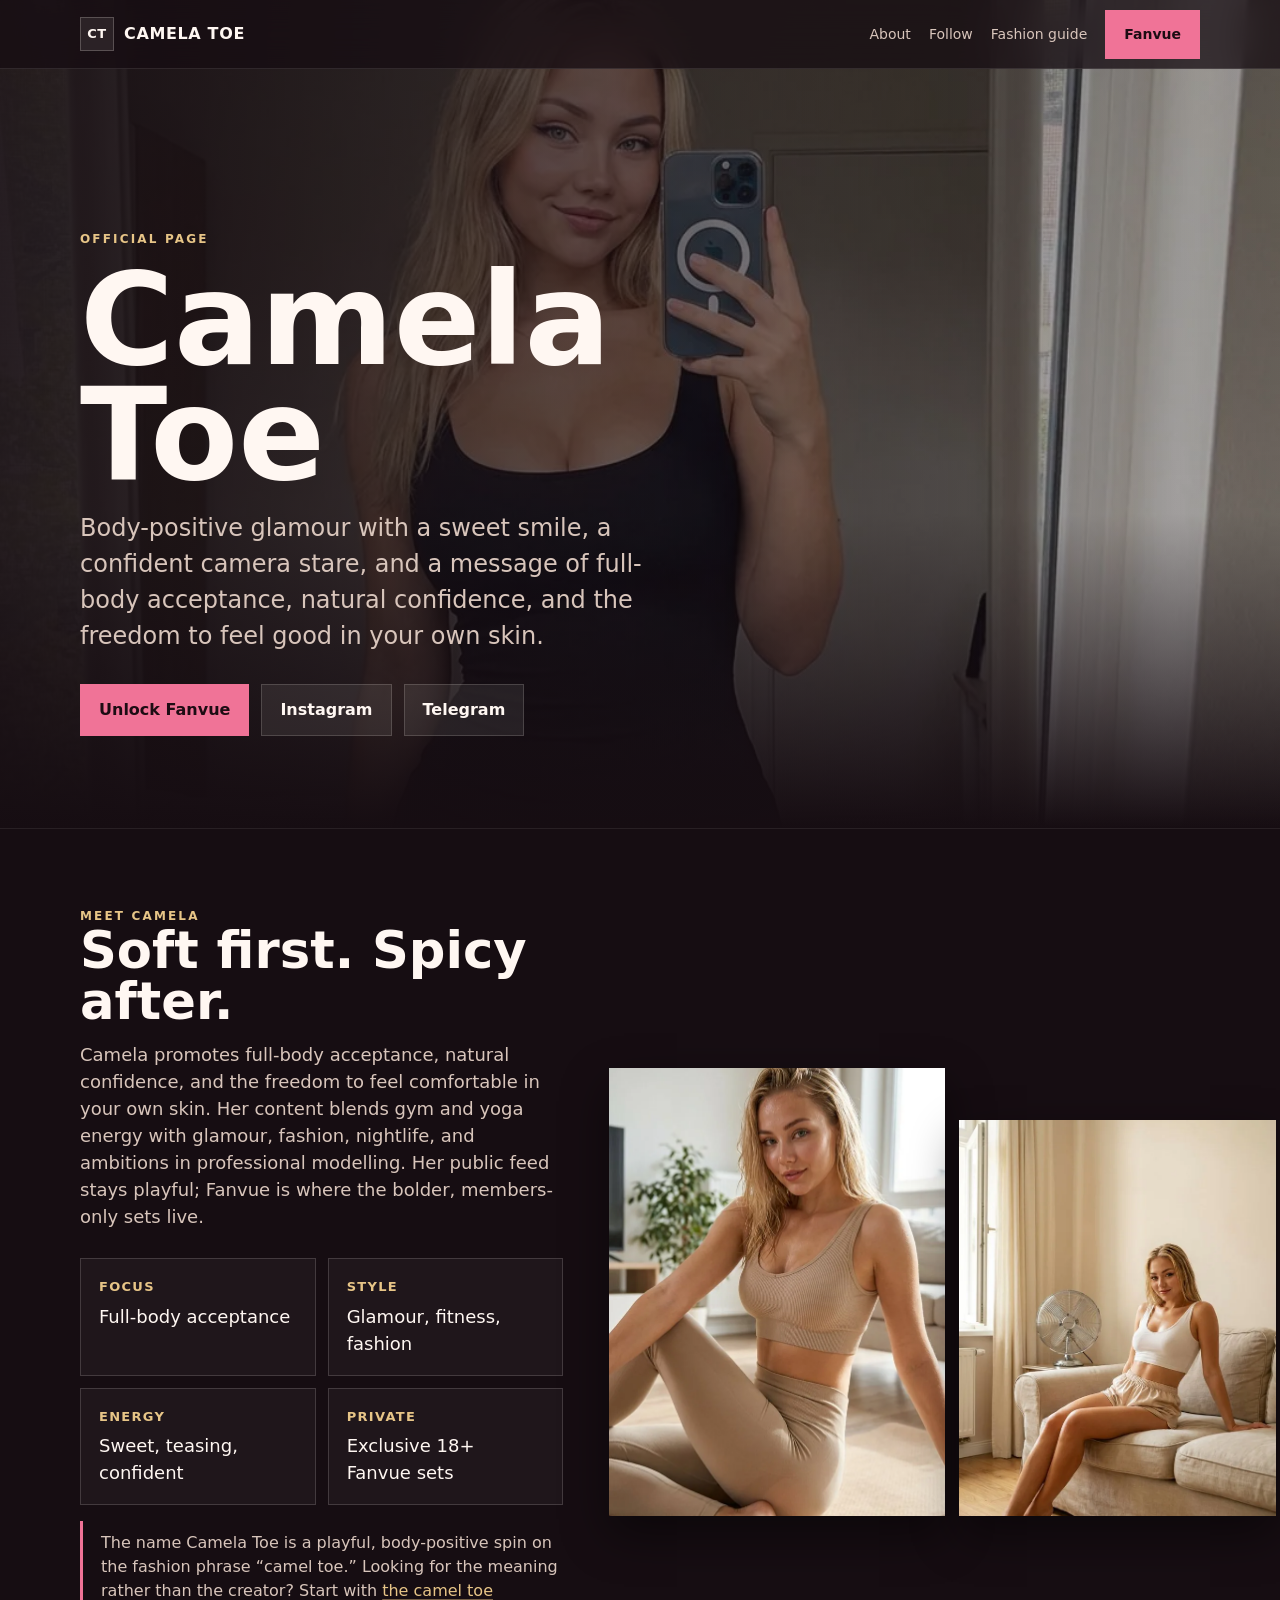
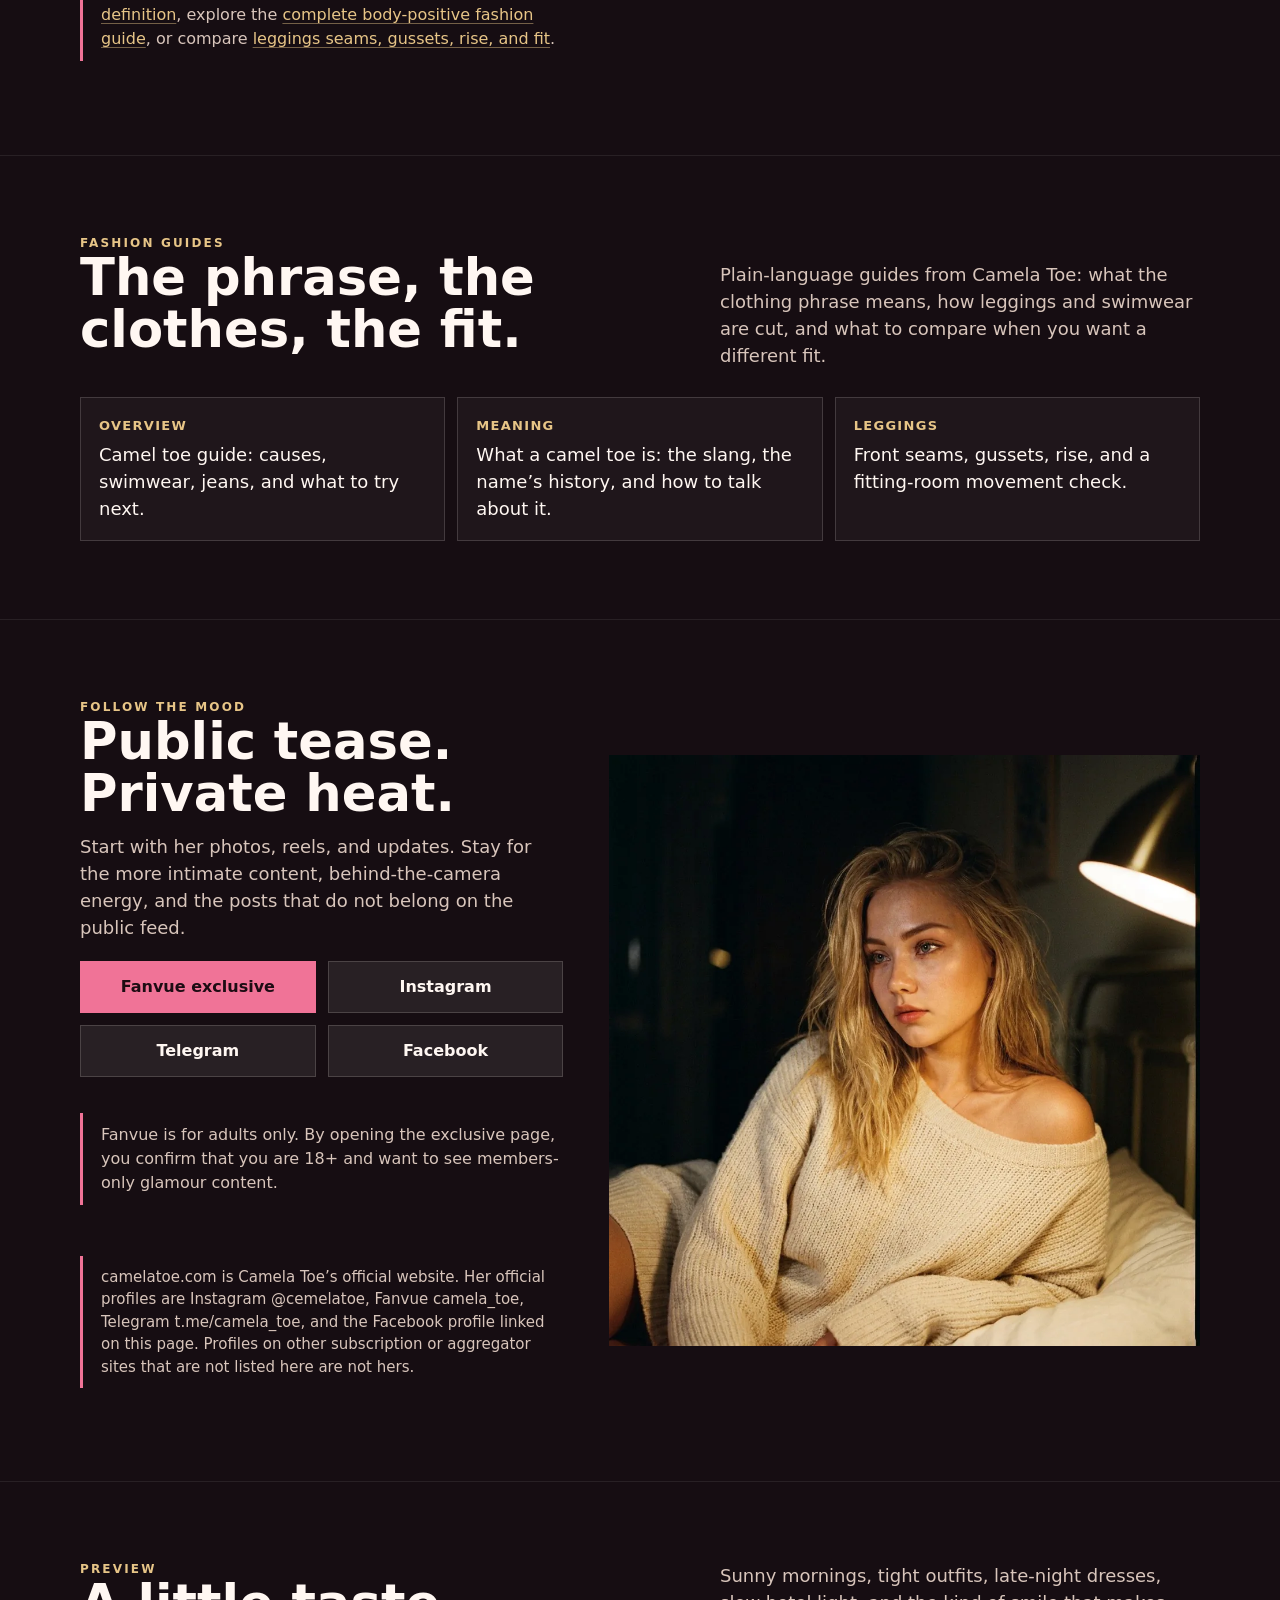
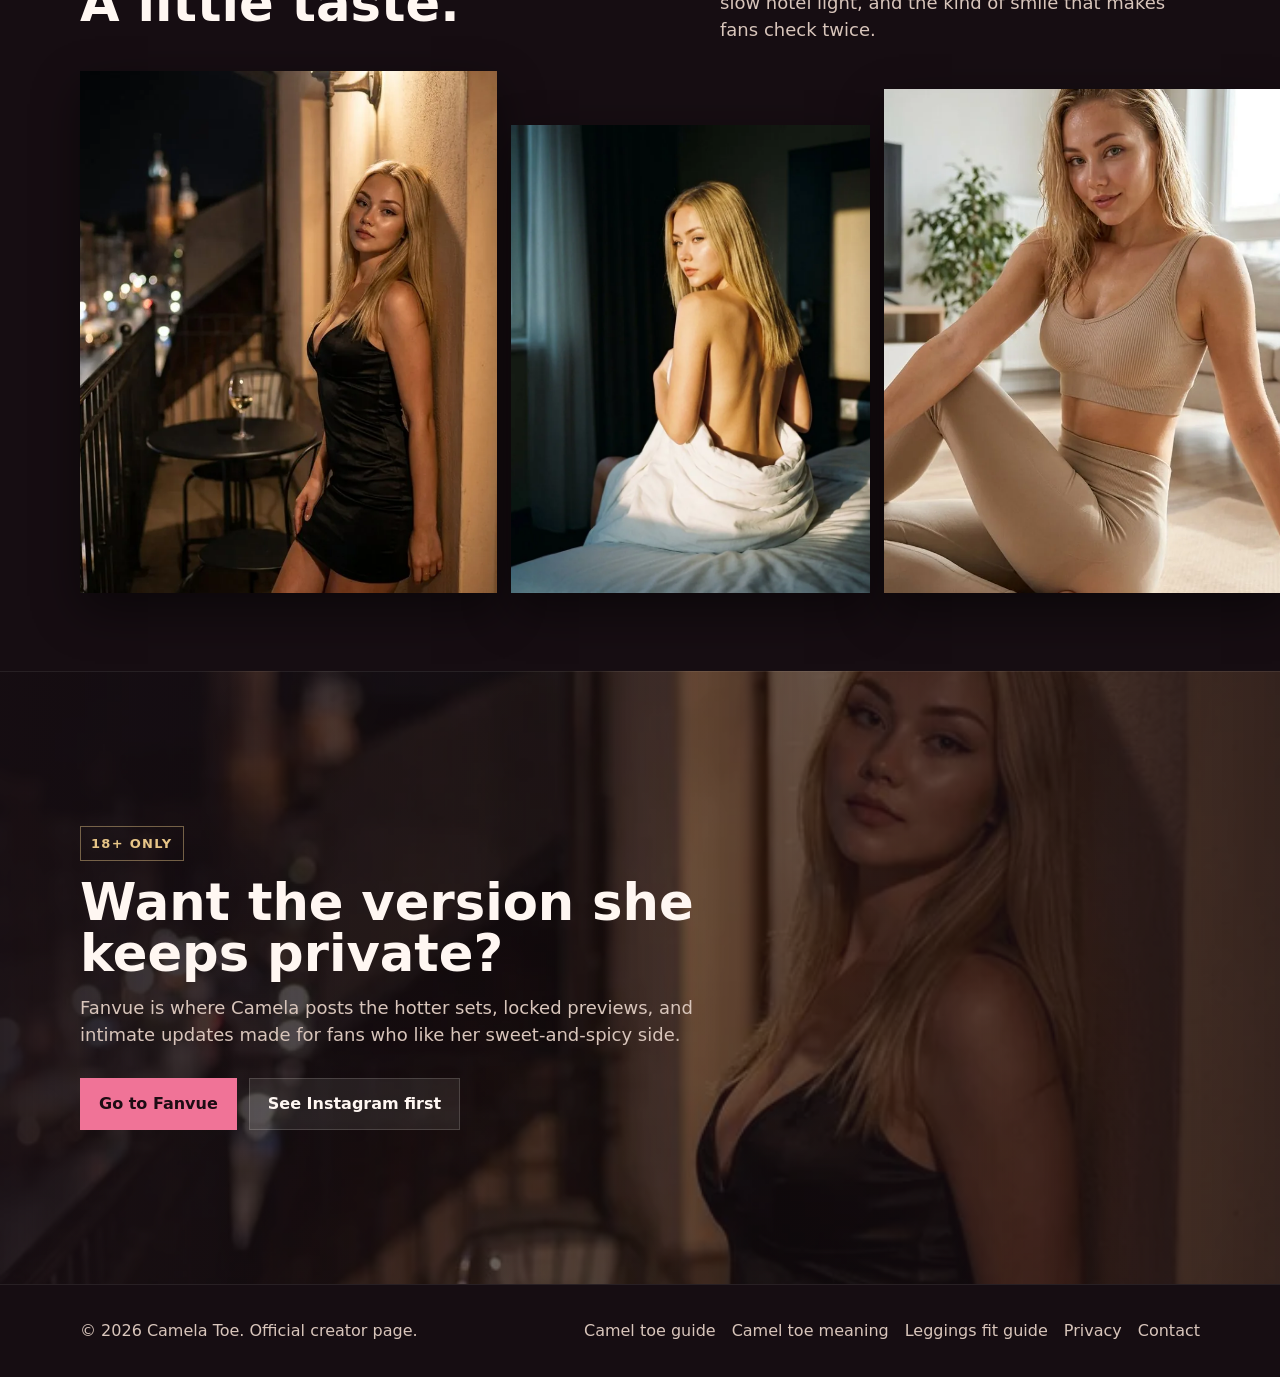
==== commit cb39ac7f: "Consolidate the Camela Toe Person entity and name official profiles. Give Google one Person at #came" ====
--- a/site/index.html
+++ b/site/index.html
@@ -34,7 +34,10 @@
             "@id": "https://camelatoe.com/#website",
             "url": "https://camelatoe.com/",
             "name": "Camela Toe",
-            "alternateName": "Camela Toe Official",
+            "alternateName": ["Camela Toe Official", "CamelaToe", "camelatoe"],
+            "publisher": {
+              "@id": "https://camelatoe.com/#camela"
+            },
             "inLanguage": "en"
           },
           {
@@ -43,7 +46,7 @@
             "url": "https://camelatoe.com/",
             "name": "Camela Toe | Body-Positive Fashion and Creator Content",
             "dateCreated": "2026-07-05T15:45:21+02:00",
-            "dateModified": "2026-11-26T22:00:00+01:00",
+            "dateModified": "2026-11-28T09:00:00+01:00",
             "isPartOf": {
               "@id": "https://camelatoe.com/#website"
             },
@@ -51,6 +54,7 @@
               "@type": "Person",
               "@id": "https://camelatoe.com/#camela",
               "name": "Camela Toe",
+              "alternateName": ["CamelaToe", "camelatoe"],
               "description": "A body-positive creator project promoting full-body acceptance, natural confidence, and personal freedom through glamour, fitness, and fashion content.",
               "image": "https://camelatoe.com/assets/camela-hero.jpg",
               "url": "https://camelatoe.com/",
@@ -356,6 +360,11 @@
         border-left: 3px solid var(--rose);
         padding: 10px 0 10px 18px;
         color: var(--muted);
+      }
+
+      .official-links {
+        max-width: 62ch;
+        font-size: 15px;
       }
 
       .inline-link {
@@ -659,6 +668,13 @@
               confirm that you are 18+ and want to see members-only glamour
               content.
             </p>
+            <p class="note official-links">
+              camelatoe.com is Camela Toe’s official website. Her official
+              profiles are Instagram @cemelatoe, Fanvue camela_toe,
+              Telegram t.me/camela_toe, and the Facebook profile linked on
+              this page. Profiles on other subscription or aggregator sites
+              that are not listed here are not hers.
+            </p>
           </div>
           <picture>
             <source srcset="./assets/camela-bedroom-knit.webp" type="image/webp">
